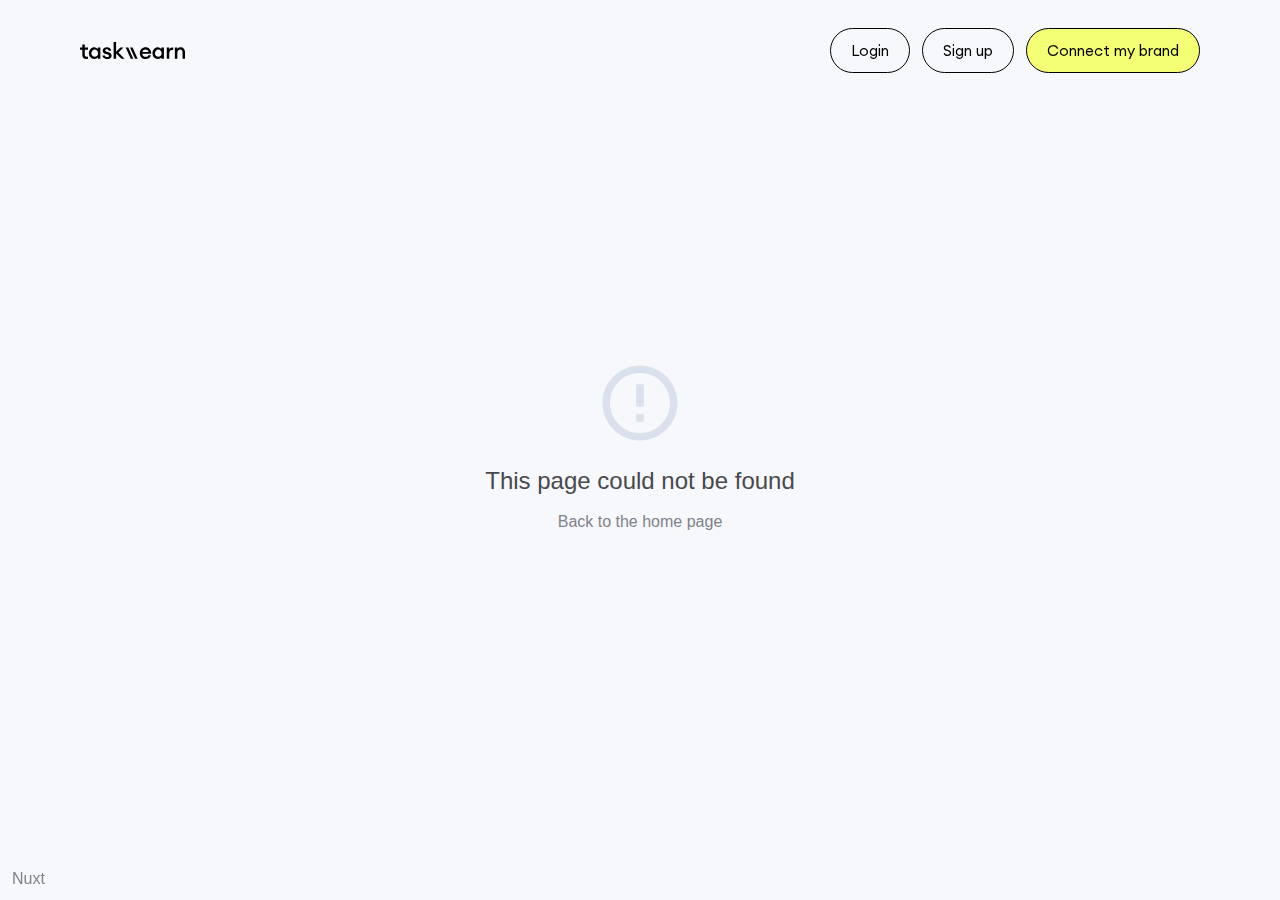
==== index.html @ 887a1fe3 "Init" ====
<!doctype html>
<html data-n-head-ssr lang="en" data-n-head="%7B%22lang%22:%7B%22ssr%22:%22en%22%7D%7D">
  <head>
    <title>task-earn.web</title><meta data-n-head="ssr" charset="utf-8"><meta data-n-head="ssr" name="viewport" content="width=device-width,initial-scale=1"><meta data-n-head="ssr" data-hid="description" name="description" content=""><meta data-n-head="ssr" name="format-detection" content="telephone=no"><link data-n-head="ssr" rel="icon" type="image/x-icon" href="/favicon.ico"><link data-n-head="ssr" as="style" rel="stylesheet preload prefetch" href="/fonts/fonts.css"><link rel="preload" href="/_nuxt/750c496.js" as="script"><link rel="preload" href="/_nuxt/b7eb828.js" as="script"><link rel="preload" href="/_nuxt/8d0a70b.js" as="script"><link rel="preload" href="/_nuxt/b56b8a4.js" as="script"><link rel="preload" href="/_nuxt/1707d00.js" as="script"><link rel="preload" href="/_nuxt/4c34e42.js" as="script"><style data-vue-ssr-id="b1b927e4:0 4f857918:0 7e56e4e3:0 4e8213bc:0 51d1f7f5:0 14f5341b:0 472a8650:0 1d5bf344:0 a1d5a548:0 52a4b4d8:0 0f059309:0 2388a4ad:0">html{font-family:"Euclid Circular A",sans-serif}/*! normalize.css v8.0.1 | MIT License | github.com/necolas/normalize.css */html{line-height:1.15;-webkit-text-size-adjust:100%}body{margin:0}main{display:block}h1{font-size:2em;margin:.67em 0}hr{box-sizing:content-box;height:0;overflow:visible}pre{font-family:monospace,monospace;font-size:1em}a{background-color:transparent}abbr[title]{border-bottom:none;text-decoration:underline;-webkit-text-decoration:underline dotted;text-decoration:underline dotted}b,strong{font-weight:bolder}code,kbd,samp{font-family:monospace,monospace;font-size:1em}small{font-size:80%}sub,sup{font-size:75%;line-height:0;position:relative;vertical-align:baseline}sub{bottom:-.25em}sup{top:-.5em}img{border-style:none}button,input,optgroup,select,textarea{font-family:inherit;font-size:100%;line-height:1.15;margin:0}button,input{overflow:visible}button,select{text-transform:none}[type=button],[type=reset],[type=submit],button{-webkit-appearance:button}[type=button]::-moz-focus-inner,[type=reset]::-moz-focus-inner,[type=submit]::-moz-focus-inner,button::-moz-focus-inner{border-style:none;padding:0}[type=button]:-moz-focusring,[type=reset]:-moz-focusring,[type=submit]:-moz-focusring,button:-moz-focusring{outline:1px dotted ButtonText}fieldset{padding:.35em .75em .625em}legend{box-sizing:border-box;color:inherit;display:table;max-width:100%;padding:0;white-space:normal}progress{vertical-align:baseline}textarea{overflow:auto}[type=checkbox],[type=radio]{box-sizing:border-box;padding:0}[type=number]::-webkit-inner-spin-button,[type=number]::-webkit-outer-spin-button{height:auto}[type=search]{-webkit-appearance:textfield;outline-offset:-2px}[type=search]::-webkit-search-decoration{-webkit-appearance:none}::-webkit-file-upload-button{-webkit-appearance:button;font:inherit}details{display:block}summary{display:list-item}[hidden],template{display:none}.nuxt-progress{position:fixed;top:0;left:0;right:0;height:2px;width:0;opacity:1;transition:width .1s,opacity .4s;background-color:#000;z-index:999999}.nuxt-progress.nuxt-progress-notransition{transition:none}.nuxt-progress-failed{background-color:red}.default-layout .text{color:#fff}.public-header[data-v-03c51d50]{padding:28px 6.25%;position:fixed;top:0;left:0;width:100%;box-sizing:border-box;display:flex;align-items:center;justify-content:space-between;z-index:3}@media(max-width:700px){.public-header[data-v-03c51d50]{padding:14px 6.25%}}.public-header .action-block[data-v-03c51d50]{z-index:1;transition:opacity .2s ease}.public-header .action-block.fade-enter[data-v-03c51d50],.public-header .action-block.fade-leave-to[data-v-03c51d50]{opacity:0}.public-header .action-block.fade-enter-to[data-v-03c51d50]{opacity:1}@media(min-width:701px){.public-header .action-block[data-v-03c51d50]{display:block!important}}@media(max-width:700px){.public-header .action-block[data-v-03c51d50]{display:none;position:fixed;top:0;left:0;width:100%;height:100%;display:flex;flex-direction:column;align-items:center;justify-content:center;background-color:#fff}}.public-header .logo-img[data-v-03c51d50]{width:105px;height:21px;flex-shrink:0;z-index:2}.public-header .btn[data-v-03c51d50]:not(:last-child){margin-right:8px}.public-header .btn.connect-btn[data-v-03c51d50]{background-color:#f4ff76}@media(max-width:700px){.public-header .btn[data-v-03c51d50]{min-width:150px;padding:11px 12px;font-size:14px;font-weight:400}.public-header .btn[data-v-03c51d50]:not(:last-child){margin:0 0 10px}}.public-header .menu-btn[data-v-03c51d50]{display:none;padding:0;background-color:transparent;border-radius:50%;border:none;z-index:2}@media(max-width:700px){.public-header .menu-btn[data-v-03c51d50]{display:block}}.public-header .menu-btn.close-btn .icon .top-line[data-v-03c51d50]{transform:rotate(45deg)}.public-header .menu-btn.close-btn .icon .bottom-line[data-v-03c51d50]{transform:rotate(-45deg)}.public-header .menu-btn .line[data-v-03c51d50]{transition:transform .2s}.public-header .menu-btn .line.top-line[data-v-03c51d50]{transform-origin:16.8px 18.6px}.public-header .menu-btn .line.bottom-line[data-v-03c51d50]{transform-origin:16.8px 21.4px}.te-button[data-v-14de6e74]{padding:12px 20px;background-color:transparent;border:1px solid #000;border-radius:1000px;color:#000;font-size:15px;line-height:19px;cursor:pointer;font-family:"Euclid Circular A"}.root.main-section[data-v-29097010]{display:flex;align-items:stretch;justify-content:stretch}@media(max-width:960px){.root.main-section[data-v-29097010]{display:block}}.root.main-section .part[data-v-29097010]{width:50%;box-sizing:border-box}@media(max-width:960px){.root.main-section .part[data-v-29097010]{width:100%}}.root.main-section .left-part[data-v-29097010]{display:flex;align-items:flex-start;justify-content:flex-end;padding:130px 4.375vw 42px}.root.main-section .left-part .part-content[data-v-29097010]{max-width:calc(630px - 8.4%);padding-right:8.4%;width:100%}@media(max-width:960px){.root.main-section .left-part .part-content[data-v-29097010]{max-width:unset;padding:0}}.root.main-section .left-part .section-title[data-v-29097010]{margin:0;max-width:509px;color:#000;font-weight:300;font-size:clamp(30px,3.62vw,52px);line-height:110%}@media(max-width:960px){.root.main-section .left-part .section-title[data-v-29097010]{max-width:unset;font-size:clamp(38px,11.88vw,52px)}}.root.main-section .left-part .section-description[data-v-29097010]{margin:clamp(150px,15.49vw,223px) 0 136px;max-width:401px;color:#000;font-weight:400;font-size:clamp(14px,1.25vw,18px);line-height:150%;letter-spacing:.01em}@media(max-width:960px){.root.main-section .left-part .section-description[data-v-29097010]{margin:clamp(30px,9.38vw,60px) 0 0;max-width:unset;font-size:clamp(15px,4.69vw,18px)}}.root.main-section .left-part .section-description .yellow[data-v-29097010]:before{background-color:#f4ff76}.root.main-section .left-part .section-description .orange[data-v-29097010]:before{background-color:#ffc076}.root.main-section .left-part .section-description .violet[data-v-29097010]:before{background-color:#f68eff}.root.main-section .right-part[data-v-29097010]{min-height:min(60vw,840px);display:flex;align-items:flex-start;justify-content:flex-start;background-color:#f045ff;overflow:hidden;padding-top:calc(101px + 1.4%);padding-left:min(6.04vw,87px)}@media(max-width:960px){.root.main-section .right-part[data-v-29097010]{min-height:min(117vw,740px);padding-top:max(6px,1.875vw);padding-left:20%}}@media(max-width:790px){.root.main-section .right-part[data-v-29097010]{padding-left:15%}}@media(max-width:600px){.root.main-section .right-part[data-v-29097010]{padding-left:0}}.root.main-section .right-part .part-content[data-v-29097010]{position:relative}@media(max-width:600px){.root.main-section .right-part .part-content[data-v-29097010]{margin-left:max(-6px,-1.875vw)}}.root.main-section .right-part img[data-v-29097010]{position:absolute}.root.main-section .right-part .relative-img[data-v-29097010]{position:relative;width:23.61vw;max-width:340px}@media(max-width:960px){.root.main-section .right-part .relative-img[data-v-29097010]{width:47.5vw}}.root.main-section .right-part .person-2-img[data-v-29097010]{top:78.69%;width:127.94%;left:-32.06%}@media(max-width:600px){.root.main-section .right-part .person-2-img[data-v-29097010]{top:90%;width:141%;left:22%}}.root.main-section .right-part .person-3-img[data-v-29097010]{top:61.37%;width:91.81%;left:78.1%}@media(max-width:600px){.root.main-section .right-part .person-3-img[data-v-29097010]{top:40%;width:90%;left:121%}}.root.main-section .right-part .inst-img[data-v-29097010]{top:1.5%;width:22.42%;left:64.51%}@media(max-width:600px){.root.main-section .right-part .inst-img[data-v-29097010]{width:37%;top:7%;left:62%}}.root.main-section .right-part .arrow-1-img[data-v-29097010]{top:38.5%;width:44%;left:75.51%}@media(max-width:600px){.root.main-section .right-part .arrow-1-img[data-v-29097010]{top:47%;width:37%;left:93%}}.root.main-section .right-part .arrow-2-img[data-v-29097010]{transform:rotate(-101deg);top:72%;width:48%;left:-10.49%}@media(max-width:600px){.root.main-section .right-part .arrow-2-img[data-v-29097010]{transform:rotate(-134deg);top:100%;width:37%;left:31%}}.root.main-section .right-part .harts-img[data-v-29097010]{top:119%;width:45%;left:63%}@media(max-width:600px){.root.main-section .right-part .harts-img[data-v-29097010]{top:121%;width:61%;left:111%}}.highlited-words[data-v-1a15dec8]{position:relative;white-space:nowrap}.highlited-words[data-v-1a15dec8]:before{content:"";position:absolute;width:calc(100% + 8px);height:100%;top:0;left:-4px;border:1px solid #000;border-radius:100px;opacity:0;transition:opacity .5s;z-index:-1}.highlited-words.active[data-v-1a15dec8]:before{opacity:1}.root.statistic-section[data-v-78a4798c]{padding:54px 6.25% 103px;background-color:#88dab8;overflow:hidden}@media(max-width:960px){.root.statistic-section[data-v-78a4798c]{padding:14.38vw 6.25% 9.36vw}}.root.statistic-section .section-content[data-v-78a4798c]{max-width:1260px;margin:0 auto;display:grid;grid-template-columns:1fr 1fr 1fr;align-items:stretch;justify-content:stretch;grid-gap:6%}@media(max-width:960px){.root.statistic-section .section-content[data-v-78a4798c]{grid-template-columns:1fr;grid-template-rows:1fr 1fr 1fr}}.root.statistic-section .stat[data-v-78a4798c]{width:100%;display:flex;flex-direction:column;align-items:flex-start}@media(max-width:960px){.root.statistic-section .stat[data-v-78a4798c]{width:auto;align-items:center}}.root.statistic-section .stat .img-container[data-v-78a4798c]{position:relative;margin-bottom:auto;display:flex}.root.statistic-section .stat .icon-img[data-v-78a4798c]{position:absolute}.root.statistic-section .user-stat .img-container[data-v-78a4798c]{margin-top:7%}@media(max-width:960px){.root.statistic-section .user-stat .img-container[data-v-78a4798c]{margin-top:0}}.root.statistic-section .user-stat .stat-img[data-v-78a4798c]{max-width:230px}@media(max-width:600px){.root.statistic-section .user-stat .stat-img[data-v-78a4798c]{width:38.33vw}}.root.statistic-section .user-stat .icon-img[data-v-78a4798c]{width:30.87%;left:-1%;bottom:13%}.root.statistic-section .usd-stat .img-container[data-v-78a4798c]{margin-top:9%}@media(max-width:960px){.root.statistic-section .usd-stat .img-container[data-v-78a4798c]{margin-top:0}}.root.statistic-section .usd-stat .stat-img[data-v-78a4798c]{max-width:225px}@media(max-width:600px){.root.statistic-section .usd-stat .stat-img[data-v-78a4798c]{width:37.5vw}}.root.statistic-section .usd-stat .icon-img[data-v-78a4798c]{width:33.56%;top:10.5%;left:87.2%}.root.statistic-section .usd-stat .small-icon[data-v-78a4798c]{top:67%;left:4.6%;transform:rotate(77deg) scale(.58)}.root.statistic-section .companies-stat .stat-img[data-v-78a4798c]{max-width:334px}@media(max-width:600px){.root.statistic-section .companies-stat .stat-img[data-v-78a4798c]{width:55.57vw}}.root.statistic-section .companies-stat .icon-img[data-v-78a4798c]{width:22.22%;top:65%;left:63%}.root.statistic-section .value[data-v-78a4798c]{margin-top:-5%;color:#000;font-weight:300;font-size:clamp(32px,3.61vw,52px);line-height:127%}@media(max-width:960px){.root.statistic-section .value[data-v-78a4798c]{margin-top:33px;font-size:38px;line-height:110%}}.root.statistic-section .title[data-v-78a4798c]{margin:12px 0 0;color:#000;font-weight:400;font-size:18px;line-height:23px}@media(max-width:960px){.root.statistic-section .title[data-v-78a4798c]{margin-top:10px;font-size:15px;line-height:150%}}.root.solutions-section[data-v-ac606690]{padding:100px 6.25%;overflow:hidden}@media(max-width:960px){.root.solutions-section[data-v-ac606690]{padding:64px 4.375vw}}.root.solutions-section .section-content[data-v-ac606690]{max-width:1260px;margin:0 auto}.root.solutions-section .section-title[data-v-ac606690]{margin:0 0 40px;color:#000;font-weight:300;font-size:clamp(38px,3.89vw,56px);line-height:110%}.root.solutions-section .solution[data-v-ac606690]{padding:64px 34px 58px 44px;display:flex;align-items:flex-start;justify-content:stretch;border:1px solid #000}@media(max-width:960px){.root.solutions-section .solution[data-v-ac606690]{display:block;padding:40px clamp(20px,6.25vw,44px)}}.root.solutions-section .solution.pink-solution[data-v-ac606690]{margin-bottom:20px;background-color:#f68eff}.root.solutions-section .solution.pink-solution .icon[data-v-ac606690]{top:-111px;right:-8px}@media(max-width:960px){.root.solutions-section .solution.pink-solution .icon[data-v-ac606690]{width:97px;top:unset;bottom:-41px;right:3px;transform:rotateY(180deg)}}@media(max-width:600px){.root.solutions-section .solution.pink-solution .icon[data-v-ac606690]{bottom:-41px}}.root.solutions-section .solution.yellow-solution[data-v-ac606690]{background-color:#f4ff76}.root.solutions-section .solution.yellow-solution .icon[data-v-ac606690]{top:-114px;right:51px}@media(max-width:960px){.root.solutions-section .solution.yellow-solution .icon[data-v-ac606690]{width:82px;top:-39px;right:5px}}.root.solutions-section .solution .article[data-v-ac606690]{position:relative;display:flex;flex-direction:column;align-items:flex-start;justify-content:flex-start;min-height:258px;width:50%}@media(max-width:960px){.root.solutions-section .solution .article[data-v-ac606690]{width:100%;min-height:unset}}.root.solutions-section .solution .article[data-v-ac606690]:first-child{padding-right:26px;border-right:1px solid #000}@media(max-width:960px){.root.solutions-section .solution .article[data-v-ac606690]:first-child{border-right:none;border-bottom:1px solid #000;padding:0 0 40px}}.root.solutions-section .solution .article[data-v-ac606690]:last-child{padding-left:36px}@media(max-width:960px){.root.solutions-section .solution .article[data-v-ac606690]:last-child{padding:40px 0 0}}.root.solutions-section .solution .type[data-v-ac606690]{border:1px solid #000;box-sizing:border-box;border-radius:100px;padding:0 10px;font-weight:400;font-size:18px;line-height:150%;letter-spacing:.01em}.root.solutions-section .solution .title[data-v-ac606690]{margin:32px 0 16px;color:#000;font-weight:400;font-size:26px;line-height:33px}@media(max-width:960px){.root.solutions-section .solution .title[data-v-ac606690]{margin:20px 0 8px;font-size:22px;line-height:28px}}.root.solutions-section .solution .description[data-v-ac606690]{margin:0;font-weight:400;font-size:17px;line-height:150%}@media(max-width:960px){.root.solutions-section .solution .description[data-v-ac606690]{font-size:15px}}.root.solutions-section .solution .icon[data-v-ac606690]{position:absolute}.root.system-section[data-v-7ad757f8]{padding:60px 6.25%;overflow:hidden}@media(max-width:960px){.root.system-section[data-v-7ad757f8]{padding:0 4.375vw 46px}}.root.system-section .section-content[data-v-7ad757f8]{max-width:1260px;margin:0 auto;display:flex;align-items:flex-start;justify-content:flex-start}@media(max-width:960px){.root.system-section .section-content[data-v-7ad757f8]{display:block}}.root.system-section .info[data-v-7ad757f8]{padding-right:8.4vw}.root.system-section .title[data-v-7ad757f8]{margin:min(4.44vw,64px) 0 clamp(30px,4.17vw,60px);font-weight:400;font-size:clamp(38px,3.61vw,52px);line-height:110%}.root.system-section .description[data-v-7ad757f8]{margin:0;color:#000;font-weight:400;font-size:clamp(15px,1.18vw,17px);line-height:150%}@media(max-width:960px){.root.system-section .description[data-v-7ad757f8]{margin-bottom:42px}}.root.system-section .description .colored[data-v-7ad757f8]{background-color:#ffc076;border:1px solid #000;border-radius:100px;white-space:nowrap}.root.system-section .system-img[data-v-7ad757f8]{width:50%}@media(max-width:960px){.root.system-section .system-img[data-v-7ad757f8]{display:none}}.root.system-section .system-img.small-image[data-v-7ad757f8]{display:none;width:100%}@media(max-width:960px){.root.system-section .system-img.small-image[data-v-7ad757f8]{display:block}}.public-footer[data-v-c8680798]{padding:28px 6.25%;width:100%;box-sizing:border-box;display:flex;align-items:center;justify-content:center;flex-wrap:wrap;color:#000;font-weight:400;font-size:17px;line-height:150%;white-space:pre-wrap}</style>
  </head>
  <body>
    <div data-server-rendered="true" id="__nuxt"><!----><div id="__layout"><div class="default-layout"><header class="public-header" style="background-color:rgba(255,255,255,0);box-shadow:5px -15px 15px rgba(15,36,83,.07)" data-v-03c51d50><img src="/_nuxt/img/logo.6bf0070.svg" class="logo-img" data-v-03c51d50> <button type="button" class="menu-btn" data-v-03c51d50><svg width="40" height="40" viewBox="0 0 40 40" fill="none" xmlns="http://www.w3.org/2000/svg" class="icon" data-v-03c51d50><circle cx="20" cy="20" r="19.5" stroke="black" data-v-03c51d50></circle> <line x1="11" y1="17.25" x2="29" y2="17.25" stroke="black" stroke-width="1.5" class="line top-line" data-v-03c51d50></line> <line x1="11" y1="23.25" x2="29" y2="23.25" stroke="black" stroke-width="1.5" class="line bottom-line" data-v-03c51d50></line></svg></button> <div class="action-block" style="display:none" data-v-03c51d50 data-v-03c51d50><button type="button" class="te-button btn" data-v-14de6e74 data-v-03c51d50>Login</button> <button type="button" class="te-button btn" data-v-14de6e74 data-v-03c51d50>Sign up</button> <button type="button" class="te-button btn connect-btn" data-v-14de6e74 data-v-03c51d50>Connect my brand</button></div></header> <div><section class="root main-section" data-v-29097010><div class="part left-part" data-v-29097010><div class="part-content" data-v-29097010><h1 class="section-title" data-v-29097010>Automated solution for influencer marketing</h1> <p class="section-description" data-v-29097010><span class="root highlited-words orange" data-v-1a15dec8 data-v-29097010><span class="word" data-v-1a15dec8>Grow </span><span class="word" data-v-1a15dec8>your </span><span class="word" data-v-1a15dec8>community</span></span> and user base. 
        <span class="root highlited-words violet" data-v-1a15dec8 data-v-29097010><span class="word" data-v-1a15dec8>Improve </span><span class="word" data-v-1a15dec8>sales</span></span> and <span class="root highlited-words yellow active" data-v-1a15dec8 data-v-29097010><span class="word" data-v-1a15dec8>attract </span><span class="word" data-v-1a15dec8>investments.</span></span> 
        Distribute rewards automatically. <span class="root highlited-words orange" data-v-1a15dec8 data-v-29097010><span class="word" data-v-1a15dec8>Built-in </span><span class="word" data-v-1a15dec8>KYC/AML</span></span> for all participants. 
        <span class="root highlited-words yellow active" data-v-1a15dec8 data-v-29097010><span class="word" data-v-1a15dec8>Draw </span><span class="word" data-v-1a15dec8>extra </span><span class="word" data-v-1a15dec8>traffic</span></span> to your project website. 
        <span class="root highlited-words violet" data-v-1a15dec8 data-v-29097010><span class="word" data-v-1a15dec8>Track </span><span class="word" data-v-1a15dec8>and </span><span class="word" data-v-1a15dec8>verify </span><span class="word" data-v-1a15dec8>tasks</span></span> automatically.
      </p></div></div> <div class="part right-part" data-v-29097010><div class="part-content" data-v-29097010><img src="/_nuxt/img/person-1.f23e9d1.png" srcset="/_nuxt/img/person-1-2x.931e2ca.png 2x" class="img relative-img" data-v-29097010> <img src="/_nuxt/img/person-2.12b5e3f.png" srcset="/_nuxt/img/person-2-2x.ea70df1.png 2x" class="person-2-img" data-v-29097010> <img src="/_nuxt/img/person-3.acfb779.png" srcset="/_nuxt/img/person-3-2x.77db9f9.png 2x" class="person-3-img" data-v-29097010> <img src="[data-uri]" srcset="/_nuxt/img/inst-2x.c73c6ea.png 2x" class="inst-img" data-v-29097010> <img src="/_nuxt/img/arrow.09f86d1.png" srcset="/_nuxt/img/arrow-2x.e7fc845.png 2x" class="arrow-1-img" data-v-29097010> <img src="/_nuxt/img/arrow.09f86d1.png" srcset="/_nuxt/img/arrow-2x.e7fc845.png 2x" class="arrow-2-img" data-v-29097010> <img src="/_nuxt/img/harts.69a04b3.png" srcset="/_nuxt/img/harts-2x.bd29fdd.png 2x" class="harts-img" data-v-29097010></div></div></section> <section class="root statistic-section" data-v-78a4798c><div class="section-content" data-v-78a4798c><article class="stat user-stat" data-v-78a4798c><div class="img-container" data-v-78a4798c><img src="/_nuxt/img/users.181b3aa.png" srcset="/_nuxt/img/users-2x.a8c38db.png 2x" class="stat-img" data-v-78a4798c> <img src="[data-uri]" srcset="/_nuxt/img/like-2x.e82a8d6.png 2x" class="icon-img" data-v-78a4798c></div> <span class="value" data-v-78a4798c>43 000+</span> <h2 class="title" data-v-78a4798c>Users</h2></article> <article class="stat usd-stat" data-v-78a4798c><div class="img-container" data-v-78a4798c><img src="/_nuxt/img/coin.5ba6d79.png" srcset="/_nuxt/img/coin-2x.0953781.png 2x" class="stat-img" data-v-78a4798c> <img src="[data-uri]" srcset="/_nuxt/img/plus-2x.23b482f.png 2x" class="icon-img" data-v-78a4798c> <img src="[data-uri]" srcset="/_nuxt/img/plus-2x.23b482f.png 2x" class="icon-img small-icon" data-v-78a4798c></div> <span class="value" data-v-78a4798c>1 500 000</span> <h2 class="title" data-v-78a4798c>USD Distributed</h2></article> <article class="stat companies-stat" data-v-78a4798c><div class="img-container" data-v-78a4798c><img src="/_nuxt/img/flag.e9b8b63.png" srcset="/_nuxt/img/flag-2x.62df0fc.png 2x" class="stat-img" data-v-78a4798c> <img src="[data-uri]" srcset="/_nuxt/img/f-2x.164d914.png 2x" class="icon-img" data-v-78a4798c></div> <span class="value" data-v-78a4798c>30</span> <h2 class="title" data-v-78a4798c>Finalized Companies</h2></article></div></section> <section class="root solutions-section" data-v-ac606690><div class="section-content" data-v-ac606690><h2 class="section-title" data-v-ac606690>Solutions we offer</h2> <div class="solution pink-solution" data-v-ac606690><article class="article" data-v-ac606690><div class="type" data-v-ac606690>problem</div> <h3 class="title" data-v-ac606690>Activities evaluation</h3> <p class="description" data-v-ac606690>Inability to ascertain the effectiveness of the activities and tasks performed, as well as ensuring human error is minimized during your campaign, can lead to the undesired effect of paying for incorrect, invalid and irrelevant activities.</p> <img src="/_nuxt/img/curved-arrow.5377f06.png" srcset="/_nuxt/img/curved-arrow-2x.335dc44.png 2x" class="icon" data-v-ac606690></article> <article class="article" data-v-ac606690><div class="type" data-v-ac606690>solution</div> <h3 class="title" data-v-ac606690>Built-in verification and rating system</h3> <p class="description" data-v-ac606690>The Task2Earn platform facilitates automatic tracking of all influencer actions, monitors key indicators, and automatically distributes rewards according to pre-defined conditions.</p></article></div> <div class="solution yellow-solution" data-v-ac606690><article class="article" data-v-ac606690><div class="type" data-v-ac606690>problem</div> <h3 class="title" data-v-ac606690>Inefficient time management</h3> <p class="description" data-v-ac606690>Projects are often required to employ additional team members to prepare and launch a marketing campaign, gather opinion leaders and thus, micro-manage their bounty campaigns.</p></article> <article class="article" data-v-ac606690><div class="type" data-v-ac606690>solution</div> <h3 class="title" data-v-ac606690>Automated service</h3> <p class="description" data-v-ac606690>Getting your campaign in front of 43,000 global influencers takes just 2 hours with Task2Earn. The platform serves as an activity tracking and management hub that autonomously extracts influencer performances on a plethora of social networks. </p> <img src="/_nuxt/img/hart.5b9e9b3.png" srcset="/_nuxt/img/hart-2x.c736ef3.png 2x" class="icon" data-v-ac606690></article></div></div></section> <section class="root system-section" data-v-7ad757f8><div class="section-content" data-v-7ad757f8><div class="info" data-v-7ad757f8><h2 class="title" data-v-7ad757f8>Built-in Reputation System</h2> <p class="description" data-v-7ad757f8>Our platform algorithms provide<span class="colored" data-v-7ad757f8> full transparency </span>for your brand, affiliate accounts quality and their overall performance in the sales funnel. BountyHunters platform carries out verification of each account in the social networks, analyses the potential effectiveness of all chosen hunters activity and actual campaign output.</p></div> <img src="/_nuxt/img/system.3b2e760.svg" class="system-img" data-v-7ad757f8> <img src="/_nuxt/img/system-small.6105222.svg" class="system-img small-image" data-v-7ad757f8></div></section></div> <footer class="public-footer" data-v-c8680798><span data-v-c8680798>©2022 task2earn. </span><span data-v-c8680798>All rights reserved.</span></footer></div></div></div><script>window.__NUXT__={layout:"default",data:[{}],fetch:{},error:null,serverRendered:!0,routePath:"/",config:{_app:{basePath:"/",assetsPath:"/_nuxt/",cdnURL:null}}}</script><script src="/_nuxt/750c496.js" defer></script><script src="/_nuxt/b56b8a4.js" defer></script><script src="/_nuxt/1707d00.js" defer></script><script src="/_nuxt/4c34e42.js" defer></script><script src="/_nuxt/b7eb828.js" defer></script><script src="/_nuxt/8d0a70b.js" defer></script>
  </body>
</html>
---- fonts/fonts.css ----
@font-face {
  font-family: "Euclid Circular A";
  font-weight: normal;
  font-style: normal;
  font-display: swap;
  src:
	  local("Euclid Circular A"),
	  local("Euclid Circular A Regular"),
	  url("/fonts/EuclidCircularA/EuclidCircularA-Regular.woff2") format("woff2"),
	  url("/fonts/EuclidCircularA/EuclidCircularA-Regular.woff") format("woff");
}
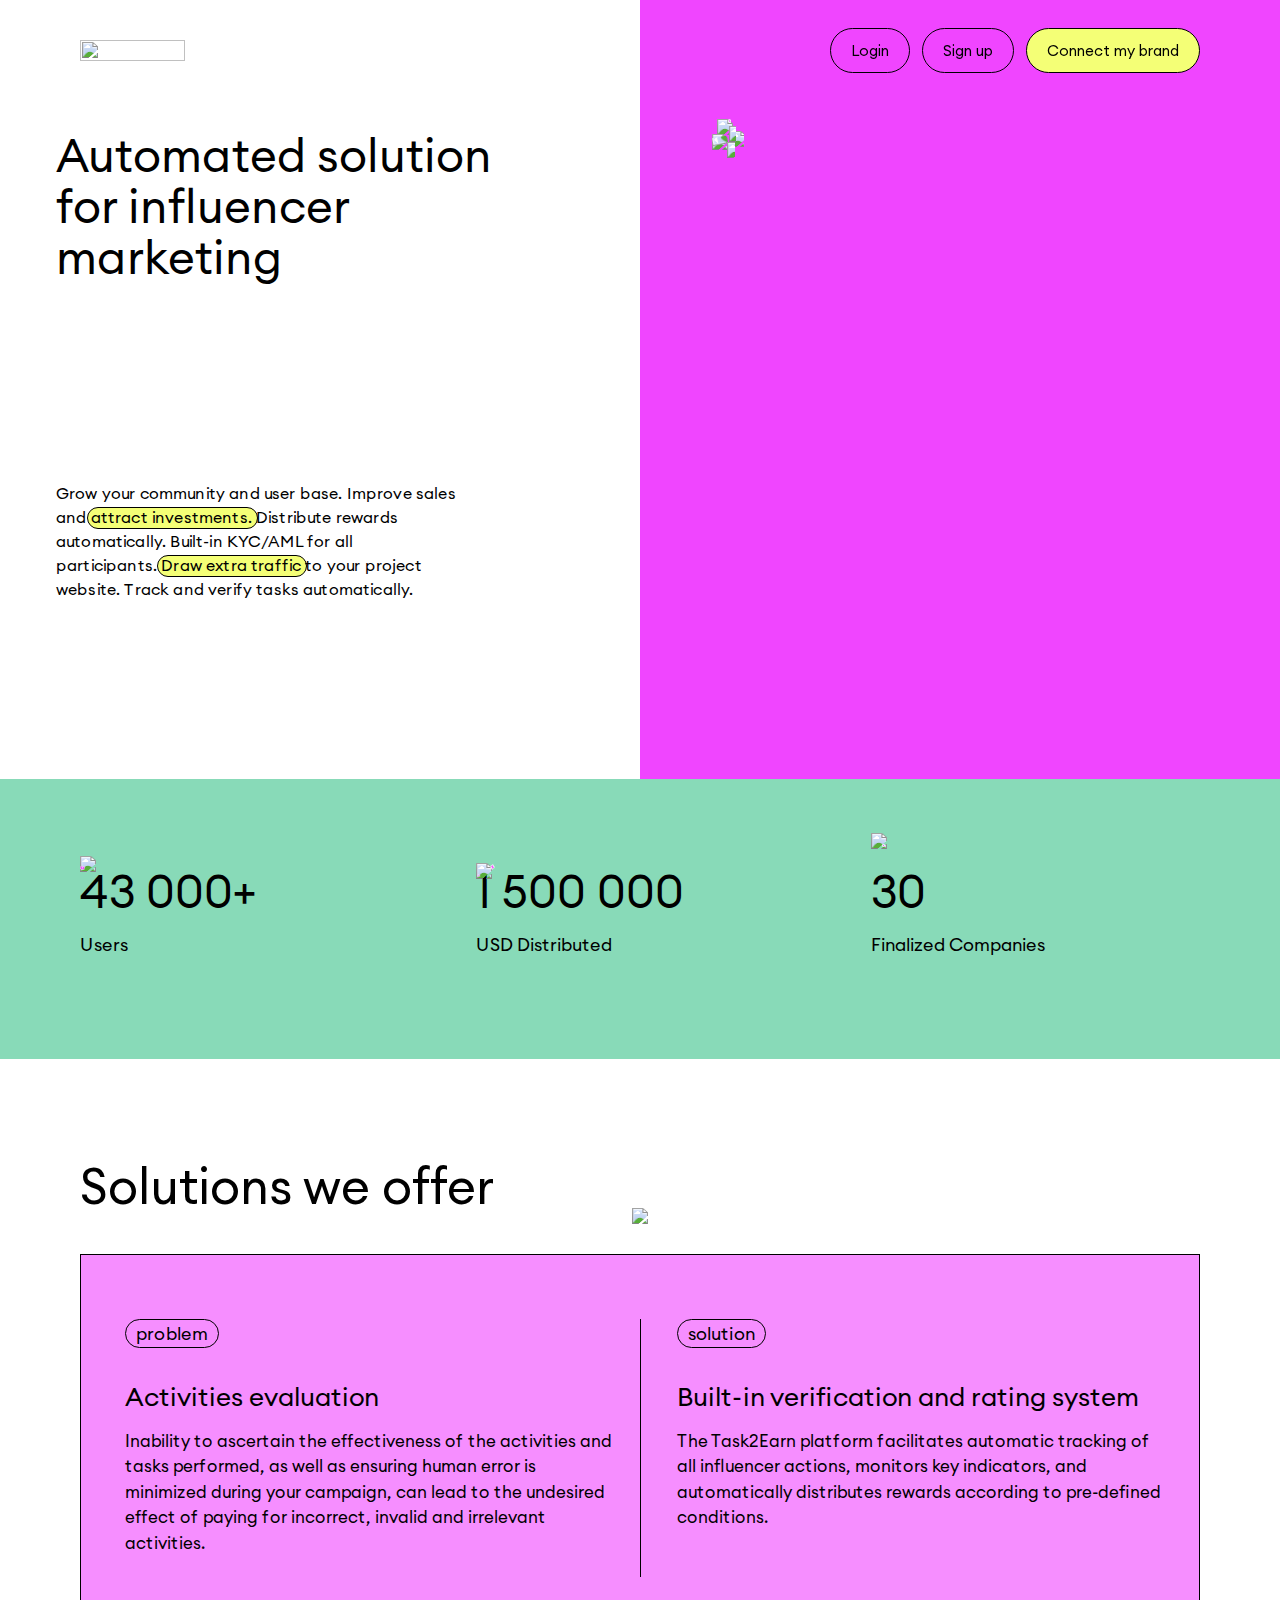
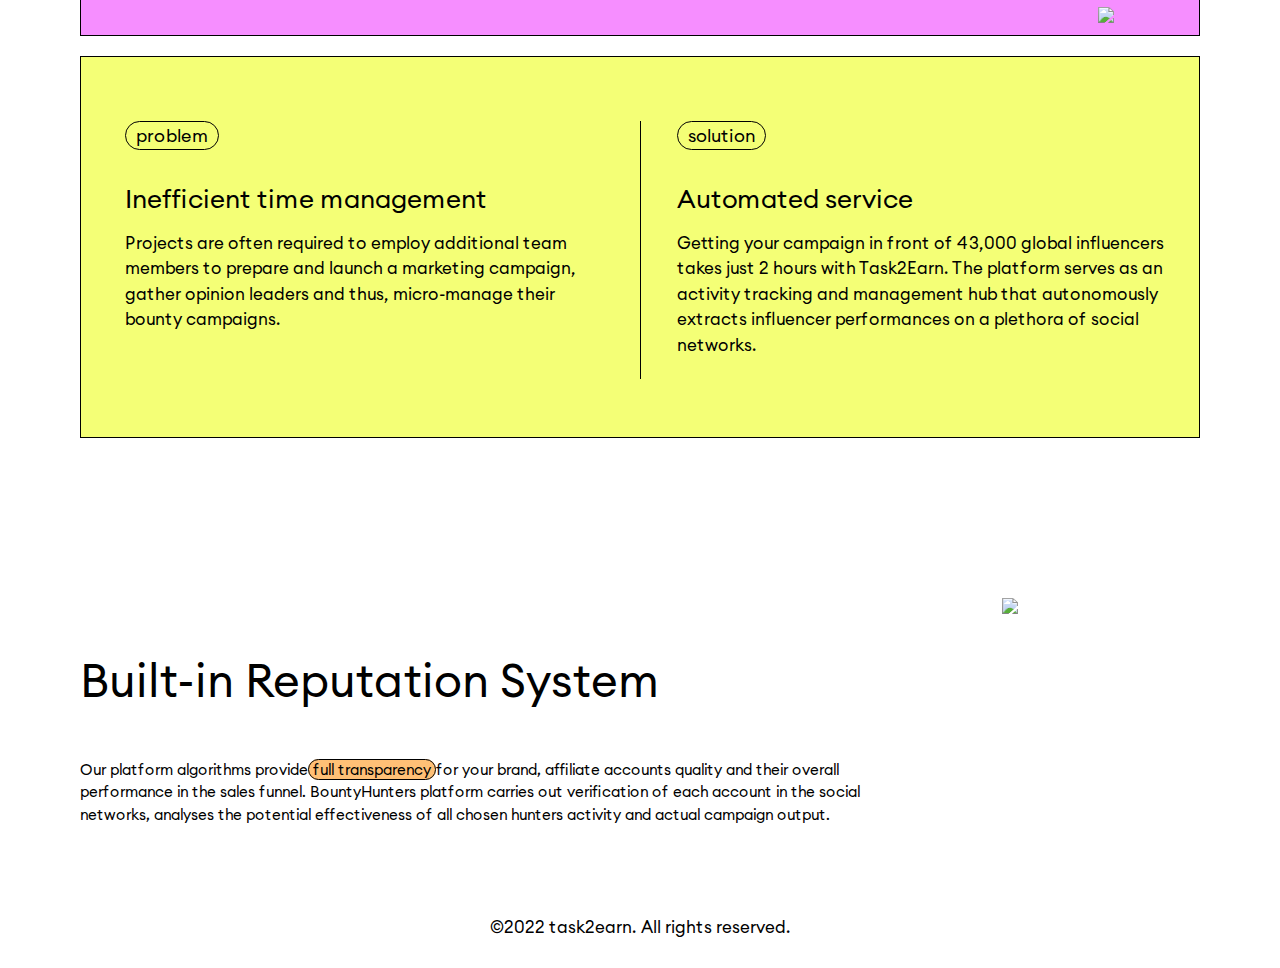
==== commit b6e95d81: "Add basePath" ====
--- a/index.html
+++ b/index.html
@@ -1,14 +1,14 @@
 <!doctype html>
 <html data-n-head-ssr lang="en" data-n-head="%7B%22lang%22:%7B%22ssr%22:%22en%22%7D%7D">
   <head>
-    <title>task-earn.web</title><meta data-n-head="ssr" charset="utf-8"><meta data-n-head="ssr" name="viewport" content="width=device-width,initial-scale=1"><meta data-n-head="ssr" data-hid="description" name="description" content=""><meta data-n-head="ssr" name="format-detection" content="telephone=no"><link data-n-head="ssr" rel="icon" type="image/x-icon" href="/favicon.ico"><link data-n-head="ssr" as="style" rel="stylesheet preload prefetch" href="/fonts/fonts.css"><link rel="preload" href="/_nuxt/750c496.js" as="script"><link rel="preload" href="/_nuxt/b7eb828.js" as="script"><link rel="preload" href="/_nuxt/8d0a70b.js" as="script"><link rel="preload" href="/_nuxt/b56b8a4.js" as="script"><link rel="preload" href="/_nuxt/1707d00.js" as="script"><link rel="preload" href="/_nuxt/4c34e42.js" as="script"><style data-vue-ssr-id="b1b927e4:0 4f857918:0 7e56e4e3:0 4e8213bc:0 51d1f7f5:0 14f5341b:0 472a8650:0 1d5bf344:0 a1d5a548:0 52a4b4d8:0 0f059309:0 2388a4ad:0">html{font-family:"Euclid Circular A",sans-serif}/*! normalize.css v8.0.1 | MIT License | github.com/necolas/normalize.css */html{line-height:1.15;-webkit-text-size-adjust:100%}body{margin:0}main{display:block}h1{font-size:2em;margin:.67em 0}hr{box-sizing:content-box;height:0;overflow:visible}pre{font-family:monospace,monospace;font-size:1em}a{background-color:transparent}abbr[title]{border-bottom:none;text-decoration:underline;-webkit-text-decoration:underline dotted;text-decoration:underline dotted}b,strong{font-weight:bolder}code,kbd,samp{font-family:monospace,monospace;font-size:1em}small{font-size:80%}sub,sup{font-size:75%;line-height:0;position:relative;vertical-align:baseline}sub{bottom:-.25em}sup{top:-.5em}img{border-style:none}button,input,optgroup,select,textarea{font-family:inherit;font-size:100%;line-height:1.15;margin:0}button,input{overflow:visible}button,select{text-transform:none}[type=button],[type=reset],[type=submit],button{-webkit-appearance:button}[type=button]::-moz-focus-inner,[type=reset]::-moz-focus-inner,[type=submit]::-moz-focus-inner,button::-moz-focus-inner{border-style:none;padding:0}[type=button]:-moz-focusring,[type=reset]:-moz-focusring,[type=submit]:-moz-focusring,button:-moz-focusring{outline:1px dotted ButtonText}fieldset{padding:.35em .75em .625em}legend{box-sizing:border-box;color:inherit;display:table;max-width:100%;padding:0;white-space:normal}progress{vertical-align:baseline}textarea{overflow:auto}[type=checkbox],[type=radio]{box-sizing:border-box;padding:0}[type=number]::-webkit-inner-spin-button,[type=number]::-webkit-outer-spin-button{height:auto}[type=search]{-webkit-appearance:textfield;outline-offset:-2px}[type=search]::-webkit-search-decoration{-webkit-appearance:none}::-webkit-file-upload-button{-webkit-appearance:button;font:inherit}details{display:block}summary{display:list-item}[hidden],template{display:none}.nuxt-progress{position:fixed;top:0;left:0;right:0;height:2px;width:0;opacity:1;transition:width .1s,opacity .4s;background-color:#000;z-index:999999}.nuxt-progress.nuxt-progress-notransition{transition:none}.nuxt-progress-failed{background-color:red}.default-layout .text{color:#fff}.public-header[data-v-03c51d50]{padding:28px 6.25%;position:fixed;top:0;left:0;width:100%;box-sizing:border-box;display:flex;align-items:center;justify-content:space-between;z-index:3}@media(max-width:700px){.public-header[data-v-03c51d50]{padding:14px 6.25%}}.public-header .action-block[data-v-03c51d50]{z-index:1;transition:opacity .2s ease}.public-header .action-block.fade-enter[data-v-03c51d50],.public-header .action-block.fade-leave-to[data-v-03c51d50]{opacity:0}.public-header .action-block.fade-enter-to[data-v-03c51d50]{opacity:1}@media(min-width:701px){.public-header .action-block[data-v-03c51d50]{display:block!important}}@media(max-width:700px){.public-header .action-block[data-v-03c51d50]{display:none;position:fixed;top:0;left:0;width:100%;height:100%;display:flex;flex-direction:column;align-items:center;justify-content:center;background-color:#fff}}.public-header .logo-img[data-v-03c51d50]{width:105px;height:21px;flex-shrink:0;z-index:2}.public-header .btn[data-v-03c51d50]:not(:last-child){margin-right:8px}.public-header .btn.connect-btn[data-v-03c51d50]{background-color:#f4ff76}@media(max-width:700px){.public-header .btn[data-v-03c51d50]{min-width:150px;padding:11px 12px;font-size:14px;font-weight:400}.public-header .btn[data-v-03c51d50]:not(:last-child){margin:0 0 10px}}.public-header .menu-btn[data-v-03c51d50]{display:none;padding:0;background-color:transparent;border-radius:50%;border:none;z-index:2}@media(max-width:700px){.public-header .menu-btn[data-v-03c51d50]{display:block}}.public-header .menu-btn.close-btn .icon .top-line[data-v-03c51d50]{transform:rotate(45deg)}.public-header .menu-btn.close-btn .icon .bottom-line[data-v-03c51d50]{transform:rotate(-45deg)}.public-header .menu-btn .line[data-v-03c51d50]{transition:transform .2s}.public-header .menu-btn .line.top-line[data-v-03c51d50]{transform-origin:16.8px 18.6px}.public-header .menu-btn .line.bottom-line[data-v-03c51d50]{transform-origin:16.8px 21.4px}.te-button[data-v-14de6e74]{padding:12px 20px;background-color:transparent;border:1px solid #000;border-radius:1000px;color:#000;font-size:15px;line-height:19px;cursor:pointer;font-family:"Euclid Circular A"}.root.main-section[data-v-29097010]{display:flex;align-items:stretch;justify-content:stretch}@media(max-width:960px){.root.main-section[data-v-29097010]{display:block}}.root.main-section .part[data-v-29097010]{width:50%;box-sizing:border-box}@media(max-width:960px){.root.main-section .part[data-v-29097010]{width:100%}}.root.main-section .left-part[data-v-29097010]{display:flex;align-items:flex-start;justify-content:flex-end;padding:130px 4.375vw 42px}.root.main-section .left-part .part-content[data-v-29097010]{max-width:calc(630px - 8.4%);padding-right:8.4%;width:100%}@media(max-width:960px){.root.main-section .left-part .part-content[data-v-29097010]{max-width:unset;padding:0}}.root.main-section .left-part .section-title[data-v-29097010]{margin:0;max-width:509px;color:#000;font-weight:300;font-size:clamp(30px,3.62vw,52px);line-height:110%}@media(max-width:960px){.root.main-section .left-part .section-title[data-v-29097010]{max-width:unset;font-size:clamp(38px,11.88vw,52px)}}.root.main-section .left-part .section-description[data-v-29097010]{margin:clamp(150px,15.49vw,223px) 0 136px;max-width:401px;color:#000;font-weight:400;font-size:clamp(14px,1.25vw,18px);line-height:150%;letter-spacing:.01em}@media(max-width:960px){.root.main-section .left-part .section-description[data-v-29097010]{margin:clamp(30px,9.38vw,60px) 0 0;max-width:unset;font-size:clamp(15px,4.69vw,18px)}}.root.main-section .left-part .section-description .yellow[data-v-29097010]:before{background-color:#f4ff76}.root.main-section .left-part .section-description .orange[data-v-29097010]:before{background-color:#ffc076}.root.main-section .left-part .section-description .violet[data-v-29097010]:before{background-color:#f68eff}.root.main-section .right-part[data-v-29097010]{min-height:min(60vw,840px);display:flex;align-items:flex-start;justify-content:flex-start;background-color:#f045ff;overflow:hidden;padding-top:calc(101px + 1.4%);padding-left:min(6.04vw,87px)}@media(max-width:960px){.root.main-section .right-part[data-v-29097010]{min-height:min(117vw,740px);padding-top:max(6px,1.875vw);padding-left:20%}}@media(max-width:790px){.root.main-section .right-part[data-v-29097010]{padding-left:15%}}@media(max-width:600px){.root.main-section .right-part[data-v-29097010]{padding-left:0}}.root.main-section .right-part .part-content[data-v-29097010]{position:relative}@media(max-width:600px){.root.main-section .right-part .part-content[data-v-29097010]{margin-left:max(-6px,-1.875vw)}}.root.main-section .right-part img[data-v-29097010]{position:absolute}.root.main-section .right-part .relative-img[data-v-29097010]{position:relative;width:23.61vw;max-width:340px}@media(max-width:960px){.root.main-section .right-part .relative-img[data-v-29097010]{width:47.5vw}}.root.main-section .right-part .person-2-img[data-v-29097010]{top:78.69%;width:127.94%;left:-32.06%}@media(max-width:600px){.root.main-section .right-part .person-2-img[data-v-29097010]{top:90%;width:141%;left:22%}}.root.main-section .right-part .person-3-img[data-v-29097010]{top:61.37%;width:91.81%;left:78.1%}@media(max-width:600px){.root.main-section .right-part .person-3-img[data-v-29097010]{top:40%;width:90%;left:121%}}.root.main-section .right-part .inst-img[data-v-29097010]{top:1.5%;width:22.42%;left:64.51%}@media(max-width:600px){.root.main-section .right-part .inst-img[data-v-29097010]{width:37%;top:7%;left:62%}}.root.main-section .right-part .arrow-1-img[data-v-29097010]{top:38.5%;width:44%;left:75.51%}@media(max-width:600px){.root.main-section .right-part .arrow-1-img[data-v-29097010]{top:47%;width:37%;left:93%}}.root.main-section .right-part .arrow-2-img[data-v-29097010]{transform:rotate(-101deg);top:72%;width:48%;left:-10.49%}@media(max-width:600px){.root.main-section .right-part .arrow-2-img[data-v-29097010]{transform:rotate(-134deg);top:100%;width:37%;left:31%}}.root.main-section .right-part .harts-img[data-v-29097010]{top:119%;width:45%;left:63%}@media(max-width:600px){.root.main-section .right-part .harts-img[data-v-29097010]{top:121%;width:61%;left:111%}}.highlited-words[data-v-1a15dec8]{position:relative;white-space:nowrap}.highlited-words[data-v-1a15dec8]:before{content:"";position:absolute;width:calc(100% + 8px);height:100%;top:0;left:-4px;border:1px solid #000;border-radius:100px;opacity:0;transition:opacity .5s;z-index:-1}.highlited-words.active[data-v-1a15dec8]:before{opacity:1}.root.statistic-section[data-v-78a4798c]{padding:54px 6.25% 103px;background-color:#88dab8;overflow:hidden}@media(max-width:960px){.root.statistic-section[data-v-78a4798c]{padding:14.38vw 6.25% 9.36vw}}.root.statistic-section .section-content[data-v-78a4798c]{max-width:1260px;margin:0 auto;display:grid;grid-template-columns:1fr 1fr 1fr;align-items:stretch;justify-content:stretch;grid-gap:6%}@media(max-width:960px){.root.statistic-section .section-content[data-v-78a4798c]{grid-template-columns:1fr;grid-template-rows:1fr 1fr 1fr}}.root.statistic-section .stat[data-v-78a4798c]{width:100%;display:flex;flex-direction:column;align-items:flex-start}@media(max-width:960px){.root.statistic-section .stat[data-v-78a4798c]{width:auto;align-items:center}}.root.statistic-section .stat .img-container[data-v-78a4798c]{position:relative;margin-bottom:auto;display:flex}.root.statistic-section .stat .icon-img[data-v-78a4798c]{position:absolute}.root.statistic-section .user-stat .img-container[data-v-78a4798c]{margin-top:7%}@media(max-width:960px){.root.statistic-section .user-stat .img-container[data-v-78a4798c]{margin-top:0}}.root.statistic-section .user-stat .stat-img[data-v-78a4798c]{max-width:230px}@media(max-width:600px){.root.statistic-section .user-stat .stat-img[data-v-78a4798c]{width:38.33vw}}.root.statistic-section .user-stat .icon-img[data-v-78a4798c]{width:30.87%;left:-1%;bottom:13%}.root.statistic-section .usd-stat .img-container[data-v-78a4798c]{margin-top:9%}@media(max-width:960px){.root.statistic-section .usd-stat .img-container[data-v-78a4798c]{margin-top:0}}.root.statistic-section .usd-stat .stat-img[data-v-78a4798c]{max-width:225px}@media(max-width:600px){.root.statistic-section .usd-stat .stat-img[data-v-78a4798c]{width:37.5vw}}.root.statistic-section .usd-stat .icon-img[data-v-78a4798c]{width:33.56%;top:10.5%;left:87.2%}.root.statistic-section .usd-stat .small-icon[data-v-78a4798c]{top:67%;left:4.6%;transform:rotate(77deg) scale(.58)}.root.statistic-section .companies-stat .stat-img[data-v-78a4798c]{max-width:334px}@media(max-width:600px){.root.statistic-section .companies-stat .stat-img[data-v-78a4798c]{width:55.57vw}}.root.statistic-section .companies-stat .icon-img[data-v-78a4798c]{width:22.22%;top:65%;left:63%}.root.statistic-section .value[data-v-78a4798c]{margin-top:-5%;color:#000;font-weight:300;font-size:clamp(32px,3.61vw,52px);line-height:127%}@media(max-width:960px){.root.statistic-section .value[data-v-78a4798c]{margin-top:33px;font-size:38px;line-height:110%}}.root.statistic-section .title[data-v-78a4798c]{margin:12px 0 0;color:#000;font-weight:400;font-size:18px;line-height:23px}@media(max-width:960px){.root.statistic-section .title[data-v-78a4798c]{margin-top:10px;font-size:15px;line-height:150%}}.root.solutions-section[data-v-ac606690]{padding:100px 6.25%;overflow:hidden}@media(max-width:960px){.root.solutions-section[data-v-ac606690]{padding:64px 4.375vw}}.root.solutions-section .section-content[data-v-ac606690]{max-width:1260px;margin:0 auto}.root.solutions-section .section-title[data-v-ac606690]{margin:0 0 40px;color:#000;font-weight:300;font-size:clamp(38px,3.89vw,56px);line-height:110%}.root.solutions-section .solution[data-v-ac606690]{padding:64px 34px 58px 44px;display:flex;align-items:flex-start;justify-content:stretch;border:1px solid #000}@media(max-width:960px){.root.solutions-section .solution[data-v-ac606690]{display:block;padding:40px clamp(20px,6.25vw,44px)}}.root.solutions-section .solution.pink-solution[data-v-ac606690]{margin-bottom:20px;background-color:#f68eff}.root.solutions-section .solution.pink-solution .icon[data-v-ac606690]{top:-111px;right:-8px}@media(max-width:960px){.root.solutions-section .solution.pink-solution .icon[data-v-ac606690]{width:97px;top:unset;bottom:-41px;right:3px;transform:rotateY(180deg)}}@media(max-width:600px){.root.solutions-section .solution.pink-solution .icon[data-v-ac606690]{bottom:-41px}}.root.solutions-section .solution.yellow-solution[data-v-ac606690]{background-color:#f4ff76}.root.solutions-section .solution.yellow-solution .icon[data-v-ac606690]{top:-114px;right:51px}@media(max-width:960px){.root.solutions-section .solution.yellow-solution .icon[data-v-ac606690]{width:82px;top:-39px;right:5px}}.root.solutions-section .solution .article[data-v-ac606690]{position:relative;display:flex;flex-direction:column;align-items:flex-start;justify-content:flex-start;min-height:258px;width:50%}@media(max-width:960px){.root.solutions-section .solution .article[data-v-ac606690]{width:100%;min-height:unset}}.root.solutions-section .solution .article[data-v-ac606690]:first-child{padding-right:26px;border-right:1px solid #000}@media(max-width:960px){.root.solutions-section .solution .article[data-v-ac606690]:first-child{border-right:none;border-bottom:1px solid #000;padding:0 0 40px}}.root.solutions-section .solution .article[data-v-ac606690]:last-child{padding-left:36px}@media(max-width:960px){.root.solutions-section .solution .article[data-v-ac606690]:last-child{padding:40px 0 0}}.root.solutions-section .solution .type[data-v-ac606690]{border:1px solid #000;box-sizing:border-box;border-radius:100px;padding:0 10px;font-weight:400;font-size:18px;line-height:150%;letter-spacing:.01em}.root.solutions-section .solution .title[data-v-ac606690]{margin:32px 0 16px;color:#000;font-weight:400;font-size:26px;line-height:33px}@media(max-width:960px){.root.solutions-section .solution .title[data-v-ac606690]{margin:20px 0 8px;font-size:22px;line-height:28px}}.root.solutions-section .solution .description[data-v-ac606690]{margin:0;font-weight:400;font-size:17px;line-height:150%}@media(max-width:960px){.root.solutions-section .solution .description[data-v-ac606690]{font-size:15px}}.root.solutions-section .solution .icon[data-v-ac606690]{position:absolute}.root.system-section[data-v-7ad757f8]{padding:60px 6.25%;overflow:hidden}@media(max-width:960px){.root.system-section[data-v-7ad757f8]{padding:0 4.375vw 46px}}.root.system-section .section-content[data-v-7ad757f8]{max-width:1260px;margin:0 auto;display:flex;align-items:flex-start;justify-content:flex-start}@media(max-width:960px){.root.system-section .section-content[data-v-7ad757f8]{display:block}}.root.system-section .info[data-v-7ad757f8]{padding-right:8.4vw}.root.system-section .title[data-v-7ad757f8]{margin:min(4.44vw,64px) 0 clamp(30px,4.17vw,60px);font-weight:400;font-size:clamp(38px,3.61vw,52px);line-height:110%}.root.system-section .description[data-v-7ad757f8]{margin:0;color:#000;font-weight:400;font-size:clamp(15px,1.18vw,17px);line-height:150%}@media(max-width:960px){.root.system-section .description[data-v-7ad757f8]{margin-bottom:42px}}.root.system-section .description .colored[data-v-7ad757f8]{background-color:#ffc076;border:1px solid #000;border-radius:100px;white-space:nowrap}.root.system-section .system-img[data-v-7ad757f8]{width:50%}@media(max-width:960px){.root.system-section .system-img[data-v-7ad757f8]{display:none}}.root.system-section .system-img.small-image[data-v-7ad757f8]{display:none;width:100%}@media(max-width:960px){.root.system-section .system-img.small-image[data-v-7ad757f8]{display:block}}.public-footer[data-v-c8680798]{padding:28px 6.25%;width:100%;box-sizing:border-box;display:flex;align-items:center;justify-content:center;flex-wrap:wrap;color:#000;font-weight:400;font-size:17px;line-height:150%;white-space:pre-wrap}</style>
+    <title>task-earn.web</title><meta data-n-head="ssr" charset="utf-8"><meta data-n-head="ssr" name="viewport" content="width=device-width,initial-scale=1"><meta data-n-head="ssr" data-hid="description" name="description" content=""><meta data-n-head="ssr" name="format-detection" content="telephone=no"><base href="/task-earn.dist/"><link data-n-head="ssr" rel="icon" type="image/x-icon" href="/favicon.ico"><link data-n-head="ssr" as="style" rel="stylesheet preload prefetch" href="/fonts/fonts.css"><link rel="preload" href="/task-earn.dist/_nuxt/1d3ecea.js" as="script"><link rel="preload" href="/task-earn.dist/_nuxt/b7eb828.js" as="script"><link rel="preload" href="/task-earn.dist/_nuxt/d9bce8d.js" as="script"><link rel="preload" href="/task-earn.dist/_nuxt/b56b8a4.js" as="script"><link rel="preload" href="/task-earn.dist/_nuxt/1707d00.js" as="script"><link rel="preload" href="/task-earn.dist/_nuxt/4c34e42.js" as="script"><style data-vue-ssr-id="b1b927e4:0 4f857918:0 7e56e4e3:0 4e8213bc:0 51d1f7f5:0 14f5341b:0 472a8650:0 1d5bf344:0 a1d5a548:0 52a4b4d8:0 0f059309:0 2388a4ad:0">html{font-family:"Euclid Circular A",sans-serif}/*! normalize.css v8.0.1 | MIT License | github.com/necolas/normalize.css */html{line-height:1.15;-webkit-text-size-adjust:100%}body{margin:0}main{display:block}h1{font-size:2em;margin:.67em 0}hr{box-sizing:content-box;height:0;overflow:visible}pre{font-family:monospace,monospace;font-size:1em}a{background-color:transparent}abbr[title]{border-bottom:none;text-decoration:underline;-webkit-text-decoration:underline dotted;text-decoration:underline dotted}b,strong{font-weight:bolder}code,kbd,samp{font-family:monospace,monospace;font-size:1em}small{font-size:80%}sub,sup{font-size:75%;line-height:0;position:relative;vertical-align:baseline}sub{bottom:-.25em}sup{top:-.5em}img{border-style:none}button,input,optgroup,select,textarea{font-family:inherit;font-size:100%;line-height:1.15;margin:0}button,input{overflow:visible}button,select{text-transform:none}[type=button],[type=reset],[type=submit],button{-webkit-appearance:button}[type=button]::-moz-focus-inner,[type=reset]::-moz-focus-inner,[type=submit]::-moz-focus-inner,button::-moz-focus-inner{border-style:none;padding:0}[type=button]:-moz-focusring,[type=reset]:-moz-focusring,[type=submit]:-moz-focusring,button:-moz-focusring{outline:1px dotted ButtonText}fieldset{padding:.35em .75em .625em}legend{box-sizing:border-box;color:inherit;display:table;max-width:100%;padding:0;white-space:normal}progress{vertical-align:baseline}textarea{overflow:auto}[type=checkbox],[type=radio]{box-sizing:border-box;padding:0}[type=number]::-webkit-inner-spin-button,[type=number]::-webkit-outer-spin-button{height:auto}[type=search]{-webkit-appearance:textfield;outline-offset:-2px}[type=search]::-webkit-search-decoration{-webkit-appearance:none}::-webkit-file-upload-button{-webkit-appearance:button;font:inherit}details{display:block}summary{display:list-item}[hidden],template{display:none}.nuxt-progress{position:fixed;top:0;left:0;right:0;height:2px;width:0;opacity:1;transition:width .1s,opacity .4s;background-color:#000;z-index:999999}.nuxt-progress.nuxt-progress-notransition{transition:none}.nuxt-progress-failed{background-color:red}.default-layout .text{color:#fff}.public-header[data-v-03c51d50]{padding:28px 6.25%;position:fixed;top:0;left:0;width:100%;box-sizing:border-box;display:flex;align-items:center;justify-content:space-between;z-index:3}@media(max-width:700px){.public-header[data-v-03c51d50]{padding:14px 6.25%}}.public-header .action-block[data-v-03c51d50]{z-index:1;transition:opacity .2s ease}.public-header .action-block.fade-enter[data-v-03c51d50],.public-header .action-block.fade-leave-to[data-v-03c51d50]{opacity:0}.public-header .action-block.fade-enter-to[data-v-03c51d50]{opacity:1}@media(min-width:701px){.public-header .action-block[data-v-03c51d50]{display:block!important}}@media(max-width:700px){.public-header .action-block[data-v-03c51d50]{display:none;position:fixed;top:0;left:0;width:100%;height:100%;display:flex;flex-direction:column;align-items:center;justify-content:center;background-color:#fff}}.public-header .logo-img[data-v-03c51d50]{width:105px;height:21px;flex-shrink:0;z-index:2}.public-header .btn[data-v-03c51d50]:not(:last-child){margin-right:8px}.public-header .btn.connect-btn[data-v-03c51d50]{background-color:#f4ff76}@media(max-width:700px){.public-header .btn[data-v-03c51d50]{min-width:150px;padding:11px 12px;font-size:14px;font-weight:400}.public-header .btn[data-v-03c51d50]:not(:last-child){margin:0 0 10px}}.public-header .menu-btn[data-v-03c51d50]{display:none;padding:0;background-color:transparent;border-radius:50%;border:none;z-index:2}@media(max-width:700px){.public-header .menu-btn[data-v-03c51d50]{display:block}}.public-header .menu-btn.close-btn .icon .top-line[data-v-03c51d50]{transform:rotate(45deg)}.public-header .menu-btn.close-btn .icon .bottom-line[data-v-03c51d50]{transform:rotate(-45deg)}.public-header .menu-btn .line[data-v-03c51d50]{transition:transform .2s}.public-header .menu-btn .line.top-line[data-v-03c51d50]{transform-origin:16.8px 18.6px}.public-header .menu-btn .line.bottom-line[data-v-03c51d50]{transform-origin:16.8px 21.4px}.te-button[data-v-14de6e74]{padding:12px 20px;background-color:transparent;border:1px solid #000;border-radius:1000px;color:#000;font-size:15px;line-height:19px;cursor:pointer;font-family:"Euclid Circular A"}.root.main-section[data-v-29097010]{display:flex;align-items:stretch;justify-content:stretch}@media(max-width:960px){.root.main-section[data-v-29097010]{display:block}}.root.main-section .part[data-v-29097010]{width:50%;box-sizing:border-box}@media(max-width:960px){.root.main-section .part[data-v-29097010]{width:100%}}.root.main-section .left-part[data-v-29097010]{display:flex;align-items:flex-start;justify-content:flex-end;padding:130px 4.375vw 42px}.root.main-section .left-part .part-content[data-v-29097010]{max-width:calc(630px - 8.4%);padding-right:8.4%;width:100%}@media(max-width:960px){.root.main-section .left-part .part-content[data-v-29097010]{max-width:unset;padding:0}}.root.main-section .left-part .section-title[data-v-29097010]{margin:0;max-width:509px;color:#000;font-weight:300;font-size:clamp(30px,3.62vw,52px);line-height:110%}@media(max-width:960px){.root.main-section .left-part .section-title[data-v-29097010]{max-width:unset;font-size:clamp(38px,11.88vw,52px)}}.root.main-section .left-part .section-description[data-v-29097010]{margin:clamp(150px,15.49vw,223px) 0 136px;max-width:401px;color:#000;font-weight:400;font-size:clamp(14px,1.25vw,18px);line-height:150%;letter-spacing:.01em}@media(max-width:960px){.root.main-section .left-part .section-description[data-v-29097010]{margin:clamp(30px,9.38vw,60px) 0 0;max-width:unset;font-size:clamp(15px,4.69vw,18px)}}.root.main-section .left-part .section-description .yellow[data-v-29097010]:before{background-color:#f4ff76}.root.main-section .left-part .section-description .orange[data-v-29097010]:before{background-color:#ffc076}.root.main-section .left-part .section-description .violet[data-v-29097010]:before{background-color:#f68eff}.root.main-section .right-part[data-v-29097010]{min-height:min(60vw,840px);display:flex;align-items:flex-start;justify-content:flex-start;background-color:#f045ff;overflow:hidden;padding-top:calc(101px + 1.4%);padding-left:min(6.04vw,87px)}@media(max-width:960px){.root.main-section .right-part[data-v-29097010]{min-height:min(117vw,740px);padding-top:max(6px,1.875vw);padding-left:20%}}@media(max-width:790px){.root.main-section .right-part[data-v-29097010]{padding-left:15%}}@media(max-width:600px){.root.main-section .right-part[data-v-29097010]{padding-left:0}}.root.main-section .right-part .part-content[data-v-29097010]{position:relative}@media(max-width:600px){.root.main-section .right-part .part-content[data-v-29097010]{margin-left:max(-6px,-1.875vw)}}.root.main-section .right-part img[data-v-29097010]{position:absolute}.root.main-section .right-part .relative-img[data-v-29097010]{position:relative;width:23.61vw;max-width:340px}@media(max-width:960px){.root.main-section .right-part .relative-img[data-v-29097010]{width:47.5vw}}.root.main-section .right-part .person-2-img[data-v-29097010]{top:78.69%;width:127.94%;left:-32.06%}@media(max-width:600px){.root.main-section .right-part .person-2-img[data-v-29097010]{top:90%;width:141%;left:22%}}.root.main-section .right-part .person-3-img[data-v-29097010]{top:61.37%;width:91.81%;left:78.1%}@media(max-width:600px){.root.main-section .right-part .person-3-img[data-v-29097010]{top:40%;width:90%;left:121%}}.root.main-section .right-part .inst-img[data-v-29097010]{top:1.5%;width:22.42%;left:64.51%}@media(max-width:600px){.root.main-section .right-part .inst-img[data-v-29097010]{width:37%;top:7%;left:62%}}.root.main-section .right-part .arrow-1-img[data-v-29097010]{top:38.5%;width:44%;left:75.51%}@media(max-width:600px){.root.main-section .right-part .arrow-1-img[data-v-29097010]{top:47%;width:37%;left:93%}}.root.main-section .right-part .arrow-2-img[data-v-29097010]{transform:rotate(-101deg);top:72%;width:48%;left:-10.49%}@media(max-width:600px){.root.main-section .right-part .arrow-2-img[data-v-29097010]{transform:rotate(-134deg);top:100%;width:37%;left:31%}}.root.main-section .right-part .harts-img[data-v-29097010]{top:119%;width:45%;left:63%}@media(max-width:600px){.root.main-section .right-part .harts-img[data-v-29097010]{top:121%;width:61%;left:111%}}.highlited-words[data-v-1a15dec8]{position:relative;white-space:nowrap}.highlited-words[data-v-1a15dec8]:before{content:"";position:absolute;width:calc(100% + 8px);height:100%;top:0;left:-4px;border:1px solid #000;border-radius:100px;opacity:0;transition:opacity .5s;z-index:-1}.highlited-words.active[data-v-1a15dec8]:before{opacity:1}.root.statistic-section[data-v-78a4798c]{padding:54px 6.25% 103px;background-color:#88dab8;overflow:hidden}@media(max-width:960px){.root.statistic-section[data-v-78a4798c]{padding:14.38vw 6.25% 9.36vw}}.root.statistic-section .section-content[data-v-78a4798c]{max-width:1260px;margin:0 auto;display:grid;grid-template-columns:1fr 1fr 1fr;align-items:stretch;justify-content:stretch;grid-gap:6%}@media(max-width:960px){.root.statistic-section .section-content[data-v-78a4798c]{grid-template-columns:1fr;grid-template-rows:1fr 1fr 1fr}}.root.statistic-section .stat[data-v-78a4798c]{width:100%;display:flex;flex-direction:column;align-items:flex-start}@media(max-width:960px){.root.statistic-section .stat[data-v-78a4798c]{width:auto;align-items:center}}.root.statistic-section .stat .img-container[data-v-78a4798c]{position:relative;margin-bottom:auto;display:flex}.root.statistic-section .stat .icon-img[data-v-78a4798c]{position:absolute}.root.statistic-section .user-stat .img-container[data-v-78a4798c]{margin-top:7%}@media(max-width:960px){.root.statistic-section .user-stat .img-container[data-v-78a4798c]{margin-top:0}}.root.statistic-section .user-stat .stat-img[data-v-78a4798c]{max-width:230px}@media(max-width:600px){.root.statistic-section .user-stat .stat-img[data-v-78a4798c]{width:38.33vw}}.root.statistic-section .user-stat .icon-img[data-v-78a4798c]{width:30.87%;left:-1%;bottom:13%}.root.statistic-section .usd-stat .img-container[data-v-78a4798c]{margin-top:9%}@media(max-width:960px){.root.statistic-section .usd-stat .img-container[data-v-78a4798c]{margin-top:0}}.root.statistic-section .usd-stat .stat-img[data-v-78a4798c]{max-width:225px}@media(max-width:600px){.root.statistic-section .usd-stat .stat-img[data-v-78a4798c]{width:37.5vw}}.root.statistic-section .usd-stat .icon-img[data-v-78a4798c]{width:33.56%;top:10.5%;left:87.2%}.root.statistic-section .usd-stat .small-icon[data-v-78a4798c]{top:67%;left:4.6%;transform:rotate(77deg) scale(.58)}.root.statistic-section .companies-stat .stat-img[data-v-78a4798c]{max-width:334px}@media(max-width:600px){.root.statistic-section .companies-stat .stat-img[data-v-78a4798c]{width:55.57vw}}.root.statistic-section .companies-stat .icon-img[data-v-78a4798c]{width:22.22%;top:65%;left:63%}.root.statistic-section .value[data-v-78a4798c]{margin-top:-5%;color:#000;font-weight:300;font-size:clamp(32px,3.61vw,52px);line-height:127%}@media(max-width:960px){.root.statistic-section .value[data-v-78a4798c]{margin-top:33px;font-size:38px;line-height:110%}}.root.statistic-section .title[data-v-78a4798c]{margin:12px 0 0;color:#000;font-weight:400;font-size:18px;line-height:23px}@media(max-width:960px){.root.statistic-section .title[data-v-78a4798c]{margin-top:10px;font-size:15px;line-height:150%}}.root.solutions-section[data-v-ac606690]{padding:100px 6.25%;overflow:hidden}@media(max-width:960px){.root.solutions-section[data-v-ac606690]{padding:64px 4.375vw}}.root.solutions-section .section-content[data-v-ac606690]{max-width:1260px;margin:0 auto}.root.solutions-section .section-title[data-v-ac606690]{margin:0 0 40px;color:#000;font-weight:300;font-size:clamp(38px,3.89vw,56px);line-height:110%}.root.solutions-section .solution[data-v-ac606690]{padding:64px 34px 58px 44px;display:flex;align-items:flex-start;justify-content:stretch;border:1px solid #000}@media(max-width:960px){.root.solutions-section .solution[data-v-ac606690]{display:block;padding:40px clamp(20px,6.25vw,44px)}}.root.solutions-section .solution.pink-solution[data-v-ac606690]{margin-bottom:20px;background-color:#f68eff}.root.solutions-section .solution.pink-solution .icon[data-v-ac606690]{top:-111px;right:-8px}@media(max-width:960px){.root.solutions-section .solution.pink-solution .icon[data-v-ac606690]{width:97px;top:unset;bottom:-41px;right:3px;transform:rotateY(180deg)}}@media(max-width:600px){.root.solutions-section .solution.pink-solution .icon[data-v-ac606690]{bottom:-41px}}.root.solutions-section .solution.yellow-solution[data-v-ac606690]{background-color:#f4ff76}.root.solutions-section .solution.yellow-solution .icon[data-v-ac606690]{top:-114px;right:51px}@media(max-width:960px){.root.solutions-section .solution.yellow-solution .icon[data-v-ac606690]{width:82px;top:-39px;right:5px}}.root.solutions-section .solution .article[data-v-ac606690]{position:relative;display:flex;flex-direction:column;align-items:flex-start;justify-content:flex-start;min-height:258px;width:50%}@media(max-width:960px){.root.solutions-section .solution .article[data-v-ac606690]{width:100%;min-height:unset}}.root.solutions-section .solution .article[data-v-ac606690]:first-child{padding-right:26px;border-right:1px solid #000}@media(max-width:960px){.root.solutions-section .solution .article[data-v-ac606690]:first-child{border-right:none;border-bottom:1px solid #000;padding:0 0 40px}}.root.solutions-section .solution .article[data-v-ac606690]:last-child{padding-left:36px}@media(max-width:960px){.root.solutions-section .solution .article[data-v-ac606690]:last-child{padding:40px 0 0}}.root.solutions-section .solution .type[data-v-ac606690]{border:1px solid #000;box-sizing:border-box;border-radius:100px;padding:0 10px;font-weight:400;font-size:18px;line-height:150%;letter-spacing:.01em}.root.solutions-section .solution .title[data-v-ac606690]{margin:32px 0 16px;color:#000;font-weight:400;font-size:26px;line-height:33px}@media(max-width:960px){.root.solutions-section .solution .title[data-v-ac606690]{margin:20px 0 8px;font-size:22px;line-height:28px}}.root.solutions-section .solution .description[data-v-ac606690]{margin:0;font-weight:400;font-size:17px;line-height:150%}@media(max-width:960px){.root.solutions-section .solution .description[data-v-ac606690]{font-size:15px}}.root.solutions-section .solution .icon[data-v-ac606690]{position:absolute}.root.system-section[data-v-7ad757f8]{padding:60px 6.25%;overflow:hidden}@media(max-width:960px){.root.system-section[data-v-7ad757f8]{padding:0 4.375vw 46px}}.root.system-section .section-content[data-v-7ad757f8]{max-width:1260px;margin:0 auto;display:flex;align-items:flex-start;justify-content:flex-start}@media(max-width:960px){.root.system-section .section-content[data-v-7ad757f8]{display:block}}.root.system-section .info[data-v-7ad757f8]{padding-right:8.4vw}.root.system-section .title[data-v-7ad757f8]{margin:min(4.44vw,64px) 0 clamp(30px,4.17vw,60px);font-weight:400;font-size:clamp(38px,3.61vw,52px);line-height:110%}.root.system-section .description[data-v-7ad757f8]{margin:0;color:#000;font-weight:400;font-size:clamp(15px,1.18vw,17px);line-height:150%}@media(max-width:960px){.root.system-section .description[data-v-7ad757f8]{margin-bottom:42px}}.root.system-section .description .colored[data-v-7ad757f8]{background-color:#ffc076;border:1px solid #000;border-radius:100px;white-space:nowrap}.root.system-section .system-img[data-v-7ad757f8]{width:50%}@media(max-width:960px){.root.system-section .system-img[data-v-7ad757f8]{display:none}}.root.system-section .system-img.small-image[data-v-7ad757f8]{display:none;width:100%}@media(max-width:960px){.root.system-section .system-img.small-image[data-v-7ad757f8]{display:block}}.public-footer[data-v-c8680798]{padding:28px 6.25%;width:100%;box-sizing:border-box;display:flex;align-items:center;justify-content:center;flex-wrap:wrap;color:#000;font-weight:400;font-size:17px;line-height:150%;white-space:pre-wrap}</style>
   </head>
   <body>
-    <div data-server-rendered="true" id="__nuxt"><!----><div id="__layout"><div class="default-layout"><header class="public-header" style="background-color:rgba(255,255,255,0);box-shadow:5px -15px 15px rgba(15,36,83,.07)" data-v-03c51d50><img src="/_nuxt/img/logo.6bf0070.svg" class="logo-img" data-v-03c51d50> <button type="button" class="menu-btn" data-v-03c51d50><svg width="40" height="40" viewBox="0 0 40 40" fill="none" xmlns="http://www.w3.org/2000/svg" class="icon" data-v-03c51d50><circle cx="20" cy="20" r="19.5" stroke="black" data-v-03c51d50></circle> <line x1="11" y1="17.25" x2="29" y2="17.25" stroke="black" stroke-width="1.5" class="line top-line" data-v-03c51d50></line> <line x1="11" y1="23.25" x2="29" y2="23.25" stroke="black" stroke-width="1.5" class="line bottom-line" data-v-03c51d50></line></svg></button> <div class="action-block" style="display:none" data-v-03c51d50 data-v-03c51d50><button type="button" class="te-button btn" data-v-14de6e74 data-v-03c51d50>Login</button> <button type="button" class="te-button btn" data-v-14de6e74 data-v-03c51d50>Sign up</button> <button type="button" class="te-button btn connect-btn" data-v-14de6e74 data-v-03c51d50>Connect my brand</button></div></header> <div><section class="root main-section" data-v-29097010><div class="part left-part" data-v-29097010><div class="part-content" data-v-29097010><h1 class="section-title" data-v-29097010>Automated solution for influencer marketing</h1> <p class="section-description" data-v-29097010><span class="root highlited-words orange" data-v-1a15dec8 data-v-29097010><span class="word" data-v-1a15dec8>Grow </span><span class="word" data-v-1a15dec8>your </span><span class="word" data-v-1a15dec8>community</span></span> and user base. 
+    <div data-server-rendered="true" id="__nuxt"><!----><div id="__layout"><div class="default-layout"><header class="public-header" style="background-color:rgba(255,255,255,0);box-shadow:5px -15px 15px rgba(15,36,83,.07)" data-v-03c51d50><img src="/task-earn.dist/_nuxt/img/logo.6bf0070.svg" class="logo-img" data-v-03c51d50> <button type="button" class="menu-btn" data-v-03c51d50><svg width="40" height="40" viewBox="0 0 40 40" fill="none" xmlns="http://www.w3.org/2000/svg" class="icon" data-v-03c51d50><circle cx="20" cy="20" r="19.5" stroke="black" data-v-03c51d50></circle> <line x1="11" y1="17.25" x2="29" y2="17.25" stroke="black" stroke-width="1.5" class="line top-line" data-v-03c51d50></line> <line x1="11" y1="23.25" x2="29" y2="23.25" stroke="black" stroke-width="1.5" class="line bottom-line" data-v-03c51d50></line></svg></button> <div class="action-block" style="display:none" data-v-03c51d50 data-v-03c51d50><button type="button" class="te-button btn" data-v-14de6e74 data-v-03c51d50>Login</button> <button type="button" class="te-button btn" data-v-14de6e74 data-v-03c51d50>Sign up</button> <button type="button" class="te-button btn connect-btn" data-v-14de6e74 data-v-03c51d50>Connect my brand</button></div></header> <div><section class="root main-section" data-v-29097010><div class="part left-part" data-v-29097010><div class="part-content" data-v-29097010><h1 class="section-title" data-v-29097010>Automated solution for influencer marketing</h1> <p class="section-description" data-v-29097010><span class="root highlited-words orange" data-v-1a15dec8 data-v-29097010><span class="word" data-v-1a15dec8>Grow </span><span class="word" data-v-1a15dec8>your </span><span class="word" data-v-1a15dec8>community</span></span> and user base. 
         <span class="root highlited-words violet" data-v-1a15dec8 data-v-29097010><span class="word" data-v-1a15dec8>Improve </span><span class="word" data-v-1a15dec8>sales</span></span> and <span class="root highlited-words yellow active" data-v-1a15dec8 data-v-29097010><span class="word" data-v-1a15dec8>attract </span><span class="word" data-v-1a15dec8>investments.</span></span> 
         Distribute rewards automatically. <span class="root highlited-words orange" data-v-1a15dec8 data-v-29097010><span class="word" data-v-1a15dec8>Built-in </span><span class="word" data-v-1a15dec8>KYC/AML</span></span> for all participants. 
         <span class="root highlited-words yellow active" data-v-1a15dec8 data-v-29097010><span class="word" data-v-1a15dec8>Draw </span><span class="word" data-v-1a15dec8>extra </span><span class="word" data-v-1a15dec8>traffic</span></span> to your project website. 
         <span class="root highlited-words violet" data-v-1a15dec8 data-v-29097010><span class="word" data-v-1a15dec8>Track </span><span class="word" data-v-1a15dec8>and </span><span class="word" data-v-1a15dec8>verify </span><span class="word" data-v-1a15dec8>tasks</span></span> automatically.
-      </p></div></div> <div class="part right-part" data-v-29097010><div class="part-content" data-v-29097010><img src="/_nuxt/img/person-1.f23e9d1.png" srcset="/_nuxt/img/person-1-2x.931e2ca.png 2x" class="img relative-img" data-v-29097010> <img src="/_nuxt/img/person-2.12b5e3f.png" srcset="/_nuxt/img/person-2-2x.ea70df1.png 2x" class="person-2-img" data-v-29097010> <img src="/_nuxt/img/person-3.acfb779.png" srcset="/_nuxt/img/person-3-2x.77db9f9.png 2x" class="person-3-img" data-v-29097010> <img src="[data-uri]" srcset="/_nuxt/img/inst-2x.c73c6ea.png 2x" class="inst-img" data-v-29097010> <img src="/_nuxt/img/arrow.09f86d1.png" srcset="/_nuxt/img/arrow-2x.e7fc845.png 2x" class="arrow-1-img" data-v-29097010> <img src="/_nuxt/img/arrow.09f86d1.png" srcset="/_nuxt/img/arrow-2x.e7fc845.png 2x" class="arrow-2-img" data-v-29097010> <img src="/_nuxt/img/harts.69a04b3.png" srcset="/_nuxt/img/harts-2x.bd29fdd.png 2x" class="harts-img" data-v-29097010></div></div></section> <section class="root statistic-section" data-v-78a4798c><div class="section-content" data-v-78a4798c><article class="stat user-stat" data-v-78a4798c><div class="img-container" data-v-78a4798c><img src="/_nuxt/img/users.181b3aa.png" srcset="/_nuxt/img/users-2x.a8c38db.png 2x" class="stat-img" data-v-78a4798c> <img src="[data-uri]" srcset="/_nuxt/img/like-2x.e82a8d6.png 2x" class="icon-img" data-v-78a4798c></div> <span class="value" data-v-78a4798c>43 000+</span> <h2 class="title" data-v-78a4798c>Users</h2></article> <article class="stat usd-stat" data-v-78a4798c><div class="img-container" data-v-78a4798c><img src="/_nuxt/img/coin.5ba6d79.png" srcset="/_nuxt/img/coin-2x.0953781.png 2x" class="stat-img" data-v-78a4798c> <img src="[data-uri]" srcset="/_nuxt/img/plus-2x.23b482f.png 2x" class="icon-img" data-v-78a4798c> <img src="[data-uri]" srcset="/_nuxt/img/plus-2x.23b482f.png 2x" class="icon-img small-icon" data-v-78a4798c></div> <span class="value" data-v-78a4798c>1 500 000</span> <h2 class="title" data-v-78a4798c>USD Distributed</h2></article> <article class="stat companies-stat" data-v-78a4798c><div class="img-container" data-v-78a4798c><img src="/_nuxt/img/flag.e9b8b63.png" srcset="/_nuxt/img/flag-2x.62df0fc.png 2x" class="stat-img" data-v-78a4798c> <img src="[data-uri]" srcset="/_nuxt/img/f-2x.164d914.png 2x" class="icon-img" data-v-78a4798c></div> <span class="value" data-v-78a4798c>30</span> <h2 class="title" data-v-78a4798c>Finalized Companies</h2></article></div></section> <section class="root solutions-section" data-v-ac606690><div class="section-content" data-v-ac606690><h2 class="section-title" data-v-ac606690>Solutions we offer</h2> <div class="solution pink-solution" data-v-ac606690><article class="article" data-v-ac606690><div class="type" data-v-ac606690>problem</div> <h3 class="title" data-v-ac606690>Activities evaluation</h3> <p class="description" data-v-ac606690>Inability to ascertain the effectiveness of the activities and tasks performed, as well as ensuring human error is minimized during your campaign, can lead to the undesired effect of paying for incorrect, invalid and irrelevant activities.</p> <img src="/_nuxt/img/curved-arrow.5377f06.png" srcset="/_nuxt/img/curved-arrow-2x.335dc44.png 2x" class="icon" data-v-ac606690></article> <article class="article" data-v-ac606690><div class="type" data-v-ac606690>solution</div> <h3 class="title" data-v-ac606690>Built-in verification and rating system</h3> <p class="description" data-v-ac606690>The Task2Earn platform facilitates automatic tracking of all influencer actions, monitors key indicators, and automatically distributes rewards according to pre-defined conditions.</p></article></div> <div class="solution yellow-solution" data-v-ac606690><article class="article" data-v-ac606690><div class="type" data-v-ac606690>problem</div> <h3 class="title" data-v-ac606690>Inefficient time management</h3> <p class="description" data-v-ac606690>Projects are often required to employ additional team members to prepare and launch a marketing campaign, gather opinion leaders and thus, micro-manage their bounty campaigns.</p></article> <article class="article" data-v-ac606690><div class="type" data-v-ac606690>solution</div> <h3 class="title" data-v-ac606690>Automated service</h3> <p class="description" data-v-ac606690>Getting your campaign in front of 43,000 global influencers takes just 2 hours with Task2Earn. The platform serves as an activity tracking and management hub that autonomously extracts influencer performances on a plethora of social networks. </p> <img src="/_nuxt/img/hart.5b9e9b3.png" srcset="/_nuxt/img/hart-2x.c736ef3.png 2x" class="icon" data-v-ac606690></article></div></div></section> <section class="root system-section" data-v-7ad757f8><div class="section-content" data-v-7ad757f8><div class="info" data-v-7ad757f8><h2 class="title" data-v-7ad757f8>Built-in Reputation System</h2> <p class="description" data-v-7ad757f8>Our platform algorithms provide<span class="colored" data-v-7ad757f8> full transparency </span>for your brand, affiliate accounts quality and their overall performance in the sales funnel. BountyHunters platform carries out verification of each account in the social networks, analyses the potential effectiveness of all chosen hunters activity and actual campaign output.</p></div> <img src="/_nuxt/img/system.3b2e760.svg" class="system-img" data-v-7ad757f8> <img src="/_nuxt/img/system-small.6105222.svg" class="system-img small-image" data-v-7ad757f8></div></section></div> <footer class="public-footer" data-v-c8680798><span data-v-c8680798>©2022 task2earn. </span><span data-v-c8680798>All rights reserved.</span></footer></div></div></div><script>window.__NUXT__={layout:"default",data:[{}],fetch:{},error:null,serverRendered:!0,routePath:"/",config:{_app:{basePath:"/",assetsPath:"/_nuxt/",cdnURL:null}}}</script><script src="/_nuxt/750c496.js" defer></script><script src="/_nuxt/b56b8a4.js" defer></script><script src="/_nuxt/1707d00.js" defer></script><script src="/_nuxt/4c34e42.js" defer></script><script src="/_nuxt/b7eb828.js" defer></script><script src="/_nuxt/8d0a70b.js" defer></script>
+      </p></div></div> <div class="part right-part" data-v-29097010><div class="part-content" data-v-29097010><img src="/task-earn.dist/_nuxt/img/person-1.f23e9d1.png" srcset="/task-earn.dist/_nuxt/img/person-1-2x.931e2ca.png 2x" class="img relative-img" data-v-29097010> <img src="/task-earn.dist/_nuxt/img/person-2.12b5e3f.png" srcset="/task-earn.dist/_nuxt/img/person-2-2x.ea70df1.png 2x" class="person-2-img" data-v-29097010> <img src="/task-earn.dist/_nuxt/img/person-3.acfb779.png" srcset="/task-earn.dist/_nuxt/img/person-3-2x.77db9f9.png 2x" class="person-3-img" data-v-29097010> <img src="[data-uri]" srcset="/task-earn.dist/_nuxt/img/inst-2x.c73c6ea.png 2x" class="inst-img" data-v-29097010> <img src="/task-earn.dist/_nuxt/img/arrow.09f86d1.png" srcset="/task-earn.dist/_nuxt/img/arrow-2x.e7fc845.png 2x" class="arrow-1-img" data-v-29097010> <img src="/task-earn.dist/_nuxt/img/arrow.09f86d1.png" srcset="/task-earn.dist/_nuxt/img/arrow-2x.e7fc845.png 2x" class="arrow-2-img" data-v-29097010> <img src="/task-earn.dist/_nuxt/img/harts.69a04b3.png" srcset="/task-earn.dist/_nuxt/img/harts-2x.bd29fdd.png 2x" class="harts-img" data-v-29097010></div></div></section> <section class="root statistic-section" data-v-78a4798c><div class="section-content" data-v-78a4798c><article class="stat user-stat" data-v-78a4798c><div class="img-container" data-v-78a4798c><img src="/task-earn.dist/_nuxt/img/users.181b3aa.png" srcset="/task-earn.dist/_nuxt/img/users-2x.a8c38db.png 2x" class="stat-img" data-v-78a4798c> <img src="[data-uri]" srcset="/task-earn.dist/_nuxt/img/like-2x.e82a8d6.png 2x" class="icon-img" data-v-78a4798c></div> <span class="value" data-v-78a4798c>43 000+</span> <h2 class="title" data-v-78a4798c>Users</h2></article> <article class="stat usd-stat" data-v-78a4798c><div class="img-container" data-v-78a4798c><img src="/task-earn.dist/_nuxt/img/coin.5ba6d79.png" srcset="/task-earn.dist/_nuxt/img/coin-2x.0953781.png 2x" class="stat-img" data-v-78a4798c> <img src="[data-uri]" srcset="/task-earn.dist/_nuxt/img/plus-2x.23b482f.png 2x" class="icon-img" data-v-78a4798c> <img src="[data-uri]" srcset="/task-earn.dist/_nuxt/img/plus-2x.23b482f.png 2x" class="icon-img small-icon" data-v-78a4798c></div> <span class="value" data-v-78a4798c>1 500 000</span> <h2 class="title" data-v-78a4798c>USD Distributed</h2></article> <article class="stat companies-stat" data-v-78a4798c><div class="img-container" data-v-78a4798c><img src="/task-earn.dist/_nuxt/img/flag.e9b8b63.png" srcset="/task-earn.dist/_nuxt/img/flag-2x.62df0fc.png 2x" class="stat-img" data-v-78a4798c> <img src="[data-uri]" srcset="/task-earn.dist/_nuxt/img/f-2x.164d914.png 2x" class="icon-img" data-v-78a4798c></div> <span class="value" data-v-78a4798c>30</span> <h2 class="title" data-v-78a4798c>Finalized Companies</h2></article></div></section> <section class="root solutions-section" data-v-ac606690><div class="section-content" data-v-ac606690><h2 class="section-title" data-v-ac606690>Solutions we offer</h2> <div class="solution pink-solution" data-v-ac606690><article class="article" data-v-ac606690><div class="type" data-v-ac606690>problem</div> <h3 class="title" data-v-ac606690>Activities evaluation</h3> <p class="description" data-v-ac606690>Inability to ascertain the effectiveness of the activities and tasks performed, as well as ensuring human error is minimized during your campaign, can lead to the undesired effect of paying for incorrect, invalid and irrelevant activities.</p> <img src="/task-earn.dist/_nuxt/img/curved-arrow.5377f06.png" srcset="/task-earn.dist/_nuxt/img/curved-arrow-2x.335dc44.png 2x" class="icon" data-v-ac606690></article> <article class="article" data-v-ac606690><div class="type" data-v-ac606690>solution</div> <h3 class="title" data-v-ac606690>Built-in verification and rating system</h3> <p class="description" data-v-ac606690>The Task2Earn platform facilitates automatic tracking of all influencer actions, monitors key indicators, and automatically distributes rewards according to pre-defined conditions.</p></article></div> <div class="solution yellow-solution" data-v-ac606690><article class="article" data-v-ac606690><div class="type" data-v-ac606690>problem</div> <h3 class="title" data-v-ac606690>Inefficient time management</h3> <p class="description" data-v-ac606690>Projects are often required to employ additional team members to prepare and launch a marketing campaign, gather opinion leaders and thus, micro-manage their bounty campaigns.</p></article> <article class="article" data-v-ac606690><div class="type" data-v-ac606690>solution</div> <h3 class="title" data-v-ac606690>Automated service</h3> <p class="description" data-v-ac606690>Getting your campaign in front of 43,000 global influencers takes just 2 hours with Task2Earn. The platform serves as an activity tracking and management hub that autonomously extracts influencer performances on a plethora of social networks. </p> <img src="/task-earn.dist/_nuxt/img/hart.5b9e9b3.png" srcset="/task-earn.dist/_nuxt/img/hart-2x.c736ef3.png 2x" class="icon" data-v-ac606690></article></div></div></section> <section class="root system-section" data-v-7ad757f8><div class="section-content" data-v-7ad757f8><div class="info" data-v-7ad757f8><h2 class="title" data-v-7ad757f8>Built-in Reputation System</h2> <p class="description" data-v-7ad757f8>Our platform algorithms provide<span class="colored" data-v-7ad757f8> full transparency </span>for your brand, affiliate accounts quality and their overall performance in the sales funnel. BountyHunters platform carries out verification of each account in the social networks, analyses the potential effectiveness of all chosen hunters activity and actual campaign output.</p></div> <img src="/task-earn.dist/_nuxt/img/system.3b2e760.svg" class="system-img" data-v-7ad757f8> <img src="/task-earn.dist/_nuxt/img/system-small.6105222.svg" class="system-img small-image" data-v-7ad757f8></div></section></div> <footer class="public-footer" data-v-c8680798><span data-v-c8680798>©2022 task2earn. </span><span data-v-c8680798>All rights reserved.</span></footer></div></div></div><script>window.__NUXT__={layout:"default",data:[{}],fetch:{},error:null,serverRendered:!0,routePath:"/",config:{_app:{basePath:"/task-earn.dist/",assetsPath:"/task-earn.dist/_nuxt/",cdnURL:null}}}</script><script src="/task-earn.dist/_nuxt/1d3ecea.js" defer></script><script src="/task-earn.dist/_nuxt/b56b8a4.js" defer></script><script src="/task-earn.dist/_nuxt/1707d00.js" defer></script><script src="/task-earn.dist/_nuxt/4c34e42.js" defer></script><script src="/task-earn.dist/_nuxt/b7eb828.js" defer></script><script src="/task-earn.dist/_nuxt/d9bce8d.js" defer></script>
   </body>
 </html>
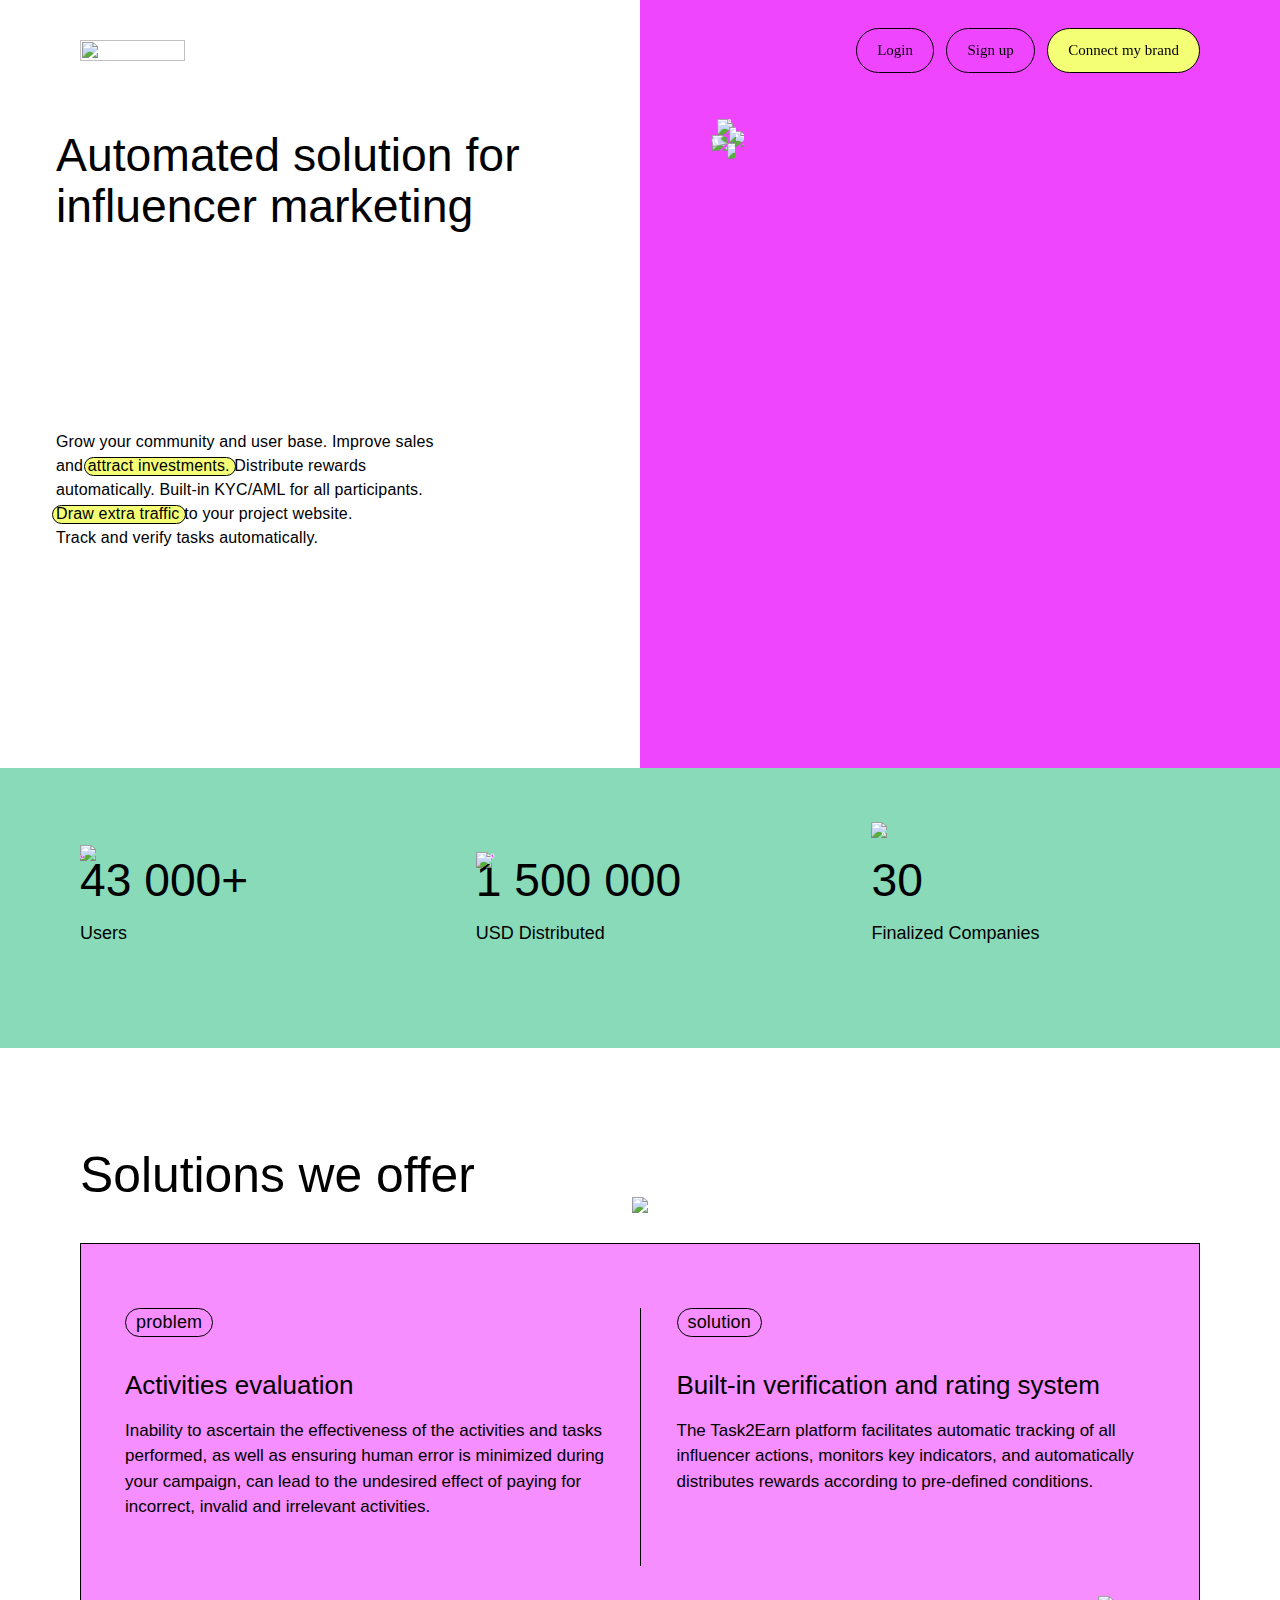
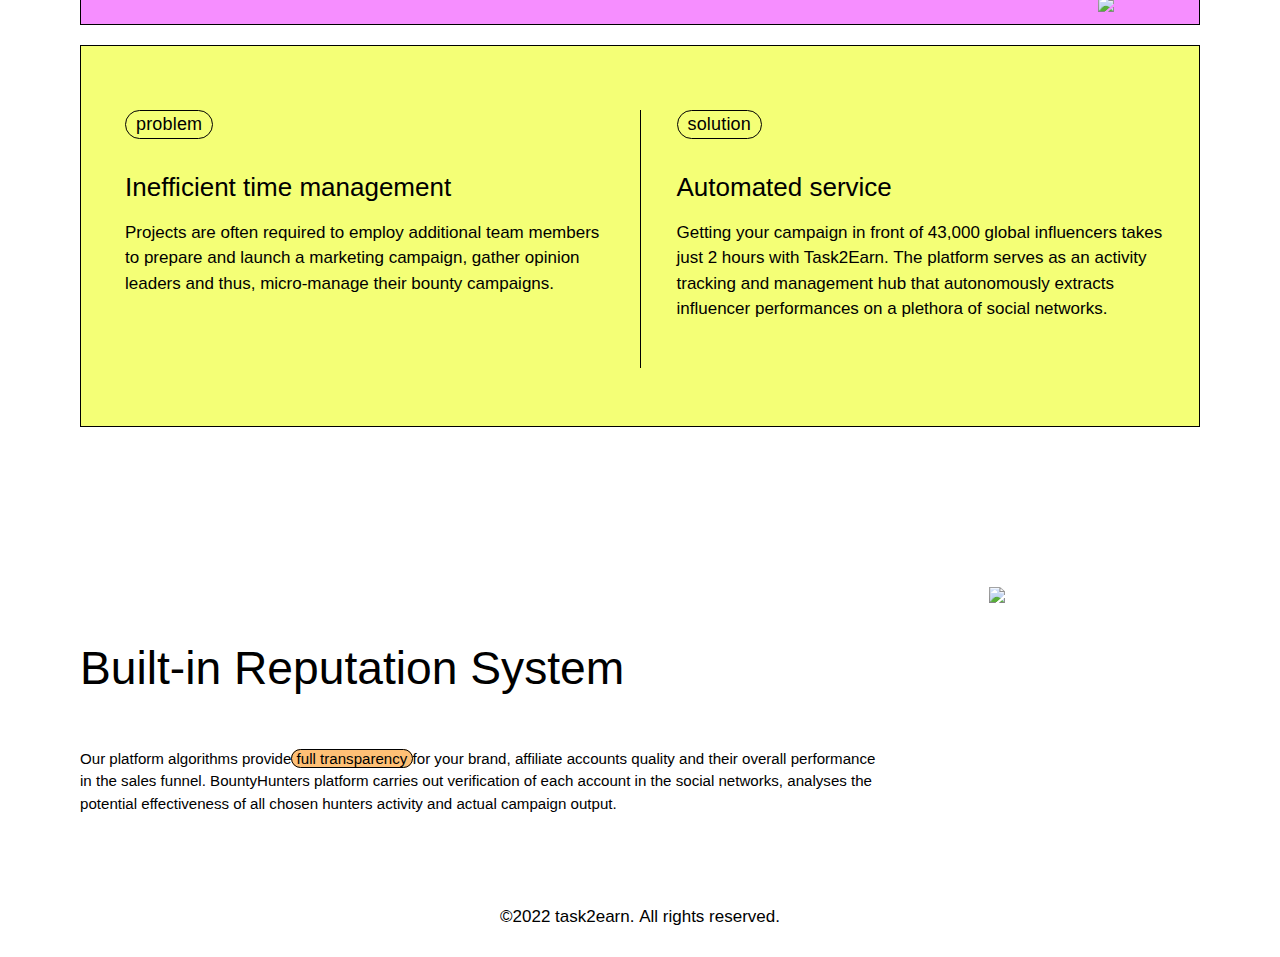
==== commit 1657122d: "Fix url to fonts" ====
--- a/index.html
+++ b/index.html
@@ -1,7 +1,7 @@
 <!doctype html>
 <html data-n-head-ssr lang="en" data-n-head="%7B%22lang%22:%7B%22ssr%22:%22en%22%7D%7D">
   <head>
-    <title>task-earn.web</title><meta data-n-head="ssr" charset="utf-8"><meta data-n-head="ssr" name="viewport" content="width=device-width,initial-scale=1"><meta data-n-head="ssr" data-hid="description" name="description" content=""><meta data-n-head="ssr" name="format-detection" content="telephone=no"><base href="/task-earn.dist/"><link data-n-head="ssr" rel="icon" type="image/x-icon" href="/favicon.ico"><link data-n-head="ssr" as="style" rel="stylesheet preload prefetch" href="/fonts/fonts.css"><link rel="preload" href="/task-earn.dist/_nuxt/1d3ecea.js" as="script"><link rel="preload" href="/task-earn.dist/_nuxt/b7eb828.js" as="script"><link rel="preload" href="/task-earn.dist/_nuxt/d9bce8d.js" as="script"><link rel="preload" href="/task-earn.dist/_nuxt/b56b8a4.js" as="script"><link rel="preload" href="/task-earn.dist/_nuxt/1707d00.js" as="script"><link rel="preload" href="/task-earn.dist/_nuxt/4c34e42.js" as="script"><style data-vue-ssr-id="b1b927e4:0 4f857918:0 7e56e4e3:0 4e8213bc:0 51d1f7f5:0 14f5341b:0 472a8650:0 1d5bf344:0 a1d5a548:0 52a4b4d8:0 0f059309:0 2388a4ad:0">html{font-family:"Euclid Circular A",sans-serif}/*! normalize.css v8.0.1 | MIT License | github.com/necolas/normalize.css */html{line-height:1.15;-webkit-text-size-adjust:100%}body{margin:0}main{display:block}h1{font-size:2em;margin:.67em 0}hr{box-sizing:content-box;height:0;overflow:visible}pre{font-family:monospace,monospace;font-size:1em}a{background-color:transparent}abbr[title]{border-bottom:none;text-decoration:underline;-webkit-text-decoration:underline dotted;text-decoration:underline dotted}b,strong{font-weight:bolder}code,kbd,samp{font-family:monospace,monospace;font-size:1em}small{font-size:80%}sub,sup{font-size:75%;line-height:0;position:relative;vertical-align:baseline}sub{bottom:-.25em}sup{top:-.5em}img{border-style:none}button,input,optgroup,select,textarea{font-family:inherit;font-size:100%;line-height:1.15;margin:0}button,input{overflow:visible}button,select{text-transform:none}[type=button],[type=reset],[type=submit],button{-webkit-appearance:button}[type=button]::-moz-focus-inner,[type=reset]::-moz-focus-inner,[type=submit]::-moz-focus-inner,button::-moz-focus-inner{border-style:none;padding:0}[type=button]:-moz-focusring,[type=reset]:-moz-focusring,[type=submit]:-moz-focusring,button:-moz-focusring{outline:1px dotted ButtonText}fieldset{padding:.35em .75em .625em}legend{box-sizing:border-box;color:inherit;display:table;max-width:100%;padding:0;white-space:normal}progress{vertical-align:baseline}textarea{overflow:auto}[type=checkbox],[type=radio]{box-sizing:border-box;padding:0}[type=number]::-webkit-inner-spin-button,[type=number]::-webkit-outer-spin-button{height:auto}[type=search]{-webkit-appearance:textfield;outline-offset:-2px}[type=search]::-webkit-search-decoration{-webkit-appearance:none}::-webkit-file-upload-button{-webkit-appearance:button;font:inherit}details{display:block}summary{display:list-item}[hidden],template{display:none}.nuxt-progress{position:fixed;top:0;left:0;right:0;height:2px;width:0;opacity:1;transition:width .1s,opacity .4s;background-color:#000;z-index:999999}.nuxt-progress.nuxt-progress-notransition{transition:none}.nuxt-progress-failed{background-color:red}.default-layout .text{color:#fff}.public-header[data-v-03c51d50]{padding:28px 6.25%;position:fixed;top:0;left:0;width:100%;box-sizing:border-box;display:flex;align-items:center;justify-content:space-between;z-index:3}@media(max-width:700px){.public-header[data-v-03c51d50]{padding:14px 6.25%}}.public-header .action-block[data-v-03c51d50]{z-index:1;transition:opacity .2s ease}.public-header .action-block.fade-enter[data-v-03c51d50],.public-header .action-block.fade-leave-to[data-v-03c51d50]{opacity:0}.public-header .action-block.fade-enter-to[data-v-03c51d50]{opacity:1}@media(min-width:701px){.public-header .action-block[data-v-03c51d50]{display:block!important}}@media(max-width:700px){.public-header .action-block[data-v-03c51d50]{display:none;position:fixed;top:0;left:0;width:100%;height:100%;display:flex;flex-direction:column;align-items:center;justify-content:center;background-color:#fff}}.public-header .logo-img[data-v-03c51d50]{width:105px;height:21px;flex-shrink:0;z-index:2}.public-header .btn[data-v-03c51d50]:not(:last-child){margin-right:8px}.public-header .btn.connect-btn[data-v-03c51d50]{background-color:#f4ff76}@media(max-width:700px){.public-header .btn[data-v-03c51d50]{min-width:150px;padding:11px 12px;font-size:14px;font-weight:400}.public-header .btn[data-v-03c51d50]:not(:last-child){margin:0 0 10px}}.public-header .menu-btn[data-v-03c51d50]{display:none;padding:0;background-color:transparent;border-radius:50%;border:none;z-index:2}@media(max-width:700px){.public-header .menu-btn[data-v-03c51d50]{display:block}}.public-header .menu-btn.close-btn .icon .top-line[data-v-03c51d50]{transform:rotate(45deg)}.public-header .menu-btn.close-btn .icon .bottom-line[data-v-03c51d50]{transform:rotate(-45deg)}.public-header .menu-btn .line[data-v-03c51d50]{transition:transform .2s}.public-header .menu-btn .line.top-line[data-v-03c51d50]{transform-origin:16.8px 18.6px}.public-header .menu-btn .line.bottom-line[data-v-03c51d50]{transform-origin:16.8px 21.4px}.te-button[data-v-14de6e74]{padding:12px 20px;background-color:transparent;border:1px solid #000;border-radius:1000px;color:#000;font-size:15px;line-height:19px;cursor:pointer;font-family:"Euclid Circular A"}.root.main-section[data-v-29097010]{display:flex;align-items:stretch;justify-content:stretch}@media(max-width:960px){.root.main-section[data-v-29097010]{display:block}}.root.main-section .part[data-v-29097010]{width:50%;box-sizing:border-box}@media(max-width:960px){.root.main-section .part[data-v-29097010]{width:100%}}.root.main-section .left-part[data-v-29097010]{display:flex;align-items:flex-start;justify-content:flex-end;padding:130px 4.375vw 42px}.root.main-section .left-part .part-content[data-v-29097010]{max-width:calc(630px - 8.4%);padding-right:8.4%;width:100%}@media(max-width:960px){.root.main-section .left-part .part-content[data-v-29097010]{max-width:unset;padding:0}}.root.main-section .left-part .section-title[data-v-29097010]{margin:0;max-width:509px;color:#000;font-weight:300;font-size:clamp(30px,3.62vw,52px);line-height:110%}@media(max-width:960px){.root.main-section .left-part .section-title[data-v-29097010]{max-width:unset;font-size:clamp(38px,11.88vw,52px)}}.root.main-section .left-part .section-description[data-v-29097010]{margin:clamp(150px,15.49vw,223px) 0 136px;max-width:401px;color:#000;font-weight:400;font-size:clamp(14px,1.25vw,18px);line-height:150%;letter-spacing:.01em}@media(max-width:960px){.root.main-section .left-part .section-description[data-v-29097010]{margin:clamp(30px,9.38vw,60px) 0 0;max-width:unset;font-size:clamp(15px,4.69vw,18px)}}.root.main-section .left-part .section-description .yellow[data-v-29097010]:before{background-color:#f4ff76}.root.main-section .left-part .section-description .orange[data-v-29097010]:before{background-color:#ffc076}.root.main-section .left-part .section-description .violet[data-v-29097010]:before{background-color:#f68eff}.root.main-section .right-part[data-v-29097010]{min-height:min(60vw,840px);display:flex;align-items:flex-start;justify-content:flex-start;background-color:#f045ff;overflow:hidden;padding-top:calc(101px + 1.4%);padding-left:min(6.04vw,87px)}@media(max-width:960px){.root.main-section .right-part[data-v-29097010]{min-height:min(117vw,740px);padding-top:max(6px,1.875vw);padding-left:20%}}@media(max-width:790px){.root.main-section .right-part[data-v-29097010]{padding-left:15%}}@media(max-width:600px){.root.main-section .right-part[data-v-29097010]{padding-left:0}}.root.main-section .right-part .part-content[data-v-29097010]{position:relative}@media(max-width:600px){.root.main-section .right-part .part-content[data-v-29097010]{margin-left:max(-6px,-1.875vw)}}.root.main-section .right-part img[data-v-29097010]{position:absolute}.root.main-section .right-part .relative-img[data-v-29097010]{position:relative;width:23.61vw;max-width:340px}@media(max-width:960px){.root.main-section .right-part .relative-img[data-v-29097010]{width:47.5vw}}.root.main-section .right-part .person-2-img[data-v-29097010]{top:78.69%;width:127.94%;left:-32.06%}@media(max-width:600px){.root.main-section .right-part .person-2-img[data-v-29097010]{top:90%;width:141%;left:22%}}.root.main-section .right-part .person-3-img[data-v-29097010]{top:61.37%;width:91.81%;left:78.1%}@media(max-width:600px){.root.main-section .right-part .person-3-img[data-v-29097010]{top:40%;width:90%;left:121%}}.root.main-section .right-part .inst-img[data-v-29097010]{top:1.5%;width:22.42%;left:64.51%}@media(max-width:600px){.root.main-section .right-part .inst-img[data-v-29097010]{width:37%;top:7%;left:62%}}.root.main-section .right-part .arrow-1-img[data-v-29097010]{top:38.5%;width:44%;left:75.51%}@media(max-width:600px){.root.main-section .right-part .arrow-1-img[data-v-29097010]{top:47%;width:37%;left:93%}}.root.main-section .right-part .arrow-2-img[data-v-29097010]{transform:rotate(-101deg);top:72%;width:48%;left:-10.49%}@media(max-width:600px){.root.main-section .right-part .arrow-2-img[data-v-29097010]{transform:rotate(-134deg);top:100%;width:37%;left:31%}}.root.main-section .right-part .harts-img[data-v-29097010]{top:119%;width:45%;left:63%}@media(max-width:600px){.root.main-section .right-part .harts-img[data-v-29097010]{top:121%;width:61%;left:111%}}.highlited-words[data-v-1a15dec8]{position:relative;white-space:nowrap}.highlited-words[data-v-1a15dec8]:before{content:"";position:absolute;width:calc(100% + 8px);height:100%;top:0;left:-4px;border:1px solid #000;border-radius:100px;opacity:0;transition:opacity .5s;z-index:-1}.highlited-words.active[data-v-1a15dec8]:before{opacity:1}.root.statistic-section[data-v-78a4798c]{padding:54px 6.25% 103px;background-color:#88dab8;overflow:hidden}@media(max-width:960px){.root.statistic-section[data-v-78a4798c]{padding:14.38vw 6.25% 9.36vw}}.root.statistic-section .section-content[data-v-78a4798c]{max-width:1260px;margin:0 auto;display:grid;grid-template-columns:1fr 1fr 1fr;align-items:stretch;justify-content:stretch;grid-gap:6%}@media(max-width:960px){.root.statistic-section .section-content[data-v-78a4798c]{grid-template-columns:1fr;grid-template-rows:1fr 1fr 1fr}}.root.statistic-section .stat[data-v-78a4798c]{width:100%;display:flex;flex-direction:column;align-items:flex-start}@media(max-width:960px){.root.statistic-section .stat[data-v-78a4798c]{width:auto;align-items:center}}.root.statistic-section .stat .img-container[data-v-78a4798c]{position:relative;margin-bottom:auto;display:flex}.root.statistic-section .stat .icon-img[data-v-78a4798c]{position:absolute}.root.statistic-section .user-stat .img-container[data-v-78a4798c]{margin-top:7%}@media(max-width:960px){.root.statistic-section .user-stat .img-container[data-v-78a4798c]{margin-top:0}}.root.statistic-section .user-stat .stat-img[data-v-78a4798c]{max-width:230px}@media(max-width:600px){.root.statistic-section .user-stat .stat-img[data-v-78a4798c]{width:38.33vw}}.root.statistic-section .user-stat .icon-img[data-v-78a4798c]{width:30.87%;left:-1%;bottom:13%}.root.statistic-section .usd-stat .img-container[data-v-78a4798c]{margin-top:9%}@media(max-width:960px){.root.statistic-section .usd-stat .img-container[data-v-78a4798c]{margin-top:0}}.root.statistic-section .usd-stat .stat-img[data-v-78a4798c]{max-width:225px}@media(max-width:600px){.root.statistic-section .usd-stat .stat-img[data-v-78a4798c]{width:37.5vw}}.root.statistic-section .usd-stat .icon-img[data-v-78a4798c]{width:33.56%;top:10.5%;left:87.2%}.root.statistic-section .usd-stat .small-icon[data-v-78a4798c]{top:67%;left:4.6%;transform:rotate(77deg) scale(.58)}.root.statistic-section .companies-stat .stat-img[data-v-78a4798c]{max-width:334px}@media(max-width:600px){.root.statistic-section .companies-stat .stat-img[data-v-78a4798c]{width:55.57vw}}.root.statistic-section .companies-stat .icon-img[data-v-78a4798c]{width:22.22%;top:65%;left:63%}.root.statistic-section .value[data-v-78a4798c]{margin-top:-5%;color:#000;font-weight:300;font-size:clamp(32px,3.61vw,52px);line-height:127%}@media(max-width:960px){.root.statistic-section .value[data-v-78a4798c]{margin-top:33px;font-size:38px;line-height:110%}}.root.statistic-section .title[data-v-78a4798c]{margin:12px 0 0;color:#000;font-weight:400;font-size:18px;line-height:23px}@media(max-width:960px){.root.statistic-section .title[data-v-78a4798c]{margin-top:10px;font-size:15px;line-height:150%}}.root.solutions-section[data-v-ac606690]{padding:100px 6.25%;overflow:hidden}@media(max-width:960px){.root.solutions-section[data-v-ac606690]{padding:64px 4.375vw}}.root.solutions-section .section-content[data-v-ac606690]{max-width:1260px;margin:0 auto}.root.solutions-section .section-title[data-v-ac606690]{margin:0 0 40px;color:#000;font-weight:300;font-size:clamp(38px,3.89vw,56px);line-height:110%}.root.solutions-section .solution[data-v-ac606690]{padding:64px 34px 58px 44px;display:flex;align-items:flex-start;justify-content:stretch;border:1px solid #000}@media(max-width:960px){.root.solutions-section .solution[data-v-ac606690]{display:block;padding:40px clamp(20px,6.25vw,44px)}}.root.solutions-section .solution.pink-solution[data-v-ac606690]{margin-bottom:20px;background-color:#f68eff}.root.solutions-section .solution.pink-solution .icon[data-v-ac606690]{top:-111px;right:-8px}@media(max-width:960px){.root.solutions-section .solution.pink-solution .icon[data-v-ac606690]{width:97px;top:unset;bottom:-41px;right:3px;transform:rotateY(180deg)}}@media(max-width:600px){.root.solutions-section .solution.pink-solution .icon[data-v-ac606690]{bottom:-41px}}.root.solutions-section .solution.yellow-solution[data-v-ac606690]{background-color:#f4ff76}.root.solutions-section .solution.yellow-solution .icon[data-v-ac606690]{top:-114px;right:51px}@media(max-width:960px){.root.solutions-section .solution.yellow-solution .icon[data-v-ac606690]{width:82px;top:-39px;right:5px}}.root.solutions-section .solution .article[data-v-ac606690]{position:relative;display:flex;flex-direction:column;align-items:flex-start;justify-content:flex-start;min-height:258px;width:50%}@media(max-width:960px){.root.solutions-section .solution .article[data-v-ac606690]{width:100%;min-height:unset}}.root.solutions-section .solution .article[data-v-ac606690]:first-child{padding-right:26px;border-right:1px solid #000}@media(max-width:960px){.root.solutions-section .solution .article[data-v-ac606690]:first-child{border-right:none;border-bottom:1px solid #000;padding:0 0 40px}}.root.solutions-section .solution .article[data-v-ac606690]:last-child{padding-left:36px}@media(max-width:960px){.root.solutions-section .solution .article[data-v-ac606690]:last-child{padding:40px 0 0}}.root.solutions-section .solution .type[data-v-ac606690]{border:1px solid #000;box-sizing:border-box;border-radius:100px;padding:0 10px;font-weight:400;font-size:18px;line-height:150%;letter-spacing:.01em}.root.solutions-section .solution .title[data-v-ac606690]{margin:32px 0 16px;color:#000;font-weight:400;font-size:26px;line-height:33px}@media(max-width:960px){.root.solutions-section .solution .title[data-v-ac606690]{margin:20px 0 8px;font-size:22px;line-height:28px}}.root.solutions-section .solution .description[data-v-ac606690]{margin:0;font-weight:400;font-size:17px;line-height:150%}@media(max-width:960px){.root.solutions-section .solution .description[data-v-ac606690]{font-size:15px}}.root.solutions-section .solution .icon[data-v-ac606690]{position:absolute}.root.system-section[data-v-7ad757f8]{padding:60px 6.25%;overflow:hidden}@media(max-width:960px){.root.system-section[data-v-7ad757f8]{padding:0 4.375vw 46px}}.root.system-section .section-content[data-v-7ad757f8]{max-width:1260px;margin:0 auto;display:flex;align-items:flex-start;justify-content:flex-start}@media(max-width:960px){.root.system-section .section-content[data-v-7ad757f8]{display:block}}.root.system-section .info[data-v-7ad757f8]{padding-right:8.4vw}.root.system-section .title[data-v-7ad757f8]{margin:min(4.44vw,64px) 0 clamp(30px,4.17vw,60px);font-weight:400;font-size:clamp(38px,3.61vw,52px);line-height:110%}.root.system-section .description[data-v-7ad757f8]{margin:0;color:#000;font-weight:400;font-size:clamp(15px,1.18vw,17px);line-height:150%}@media(max-width:960px){.root.system-section .description[data-v-7ad757f8]{margin-bottom:42px}}.root.system-section .description .colored[data-v-7ad757f8]{background-color:#ffc076;border:1px solid #000;border-radius:100px;white-space:nowrap}.root.system-section .system-img[data-v-7ad757f8]{width:50%}@media(max-width:960px){.root.system-section .system-img[data-v-7ad757f8]{display:none}}.root.system-section .system-img.small-image[data-v-7ad757f8]{display:none;width:100%}@media(max-width:960px){.root.system-section .system-img.small-image[data-v-7ad757f8]{display:block}}.public-footer[data-v-c8680798]{padding:28px 6.25%;width:100%;box-sizing:border-box;display:flex;align-items:center;justify-content:center;flex-wrap:wrap;color:#000;font-weight:400;font-size:17px;line-height:150%;white-space:pre-wrap}</style>
+    <title>task-earn.web</title><meta data-n-head="ssr" charset="utf-8"><meta data-n-head="ssr" name="viewport" content="width=device-width,initial-scale=1"><meta data-n-head="ssr" data-hid="description" name="description" content=""><meta data-n-head="ssr" name="format-detection" content="telephone=no"><base href="/task-earn.dist/"><link data-n-head="ssr" rel="icon" type="image/x-icon" href="/task-earn.dist/favicon.ico"><link data-n-head="ssr" as="style" rel="stylesheet preload prefetch" href="/task-earn.dist/fonts/fonts.css"><link rel="preload" href="/task-earn.dist/_nuxt/1d3ecea.js" as="script"><link rel="preload" href="/task-earn.dist/_nuxt/b7eb828.js" as="script"><link rel="preload" href="/task-earn.dist/_nuxt/d9bce8d.js" as="script"><link rel="preload" href="/task-earn.dist/_nuxt/b56b8a4.js" as="script"><link rel="preload" href="/task-earn.dist/_nuxt/1707d00.js" as="script"><link rel="preload" href="/task-earn.dist/_nuxt/4c34e42.js" as="script"><style data-vue-ssr-id="b1b927e4:0 4f857918:0 7e56e4e3:0 4e8213bc:0 51d1f7f5:0 14f5341b:0 472a8650:0 1d5bf344:0 a1d5a548:0 52a4b4d8:0 0f059309:0 2388a4ad:0">html{font-family:"Euclid Circular A",sans-serif}/*! normalize.css v8.0.1 | MIT License | github.com/necolas/normalize.css */html{line-height:1.15;-webkit-text-size-adjust:100%}body{margin:0}main{display:block}h1{font-size:2em;margin:.67em 0}hr{box-sizing:content-box;height:0;overflow:visible}pre{font-family:monospace,monospace;font-size:1em}a{background-color:transparent}abbr[title]{border-bottom:none;text-decoration:underline;-webkit-text-decoration:underline dotted;text-decoration:underline dotted}b,strong{font-weight:bolder}code,kbd,samp{font-family:monospace,monospace;font-size:1em}small{font-size:80%}sub,sup{font-size:75%;line-height:0;position:relative;vertical-align:baseline}sub{bottom:-.25em}sup{top:-.5em}img{border-style:none}button,input,optgroup,select,textarea{font-family:inherit;font-size:100%;line-height:1.15;margin:0}button,input{overflow:visible}button,select{text-transform:none}[type=button],[type=reset],[type=submit],button{-webkit-appearance:button}[type=button]::-moz-focus-inner,[type=reset]::-moz-focus-inner,[type=submit]::-moz-focus-inner,button::-moz-focus-inner{border-style:none;padding:0}[type=button]:-moz-focusring,[type=reset]:-moz-focusring,[type=submit]:-moz-focusring,button:-moz-focusring{outline:1px dotted ButtonText}fieldset{padding:.35em .75em .625em}legend{box-sizing:border-box;color:inherit;display:table;max-width:100%;padding:0;white-space:normal}progress{vertical-align:baseline}textarea{overflow:auto}[type=checkbox],[type=radio]{box-sizing:border-box;padding:0}[type=number]::-webkit-inner-spin-button,[type=number]::-webkit-outer-spin-button{height:auto}[type=search]{-webkit-appearance:textfield;outline-offset:-2px}[type=search]::-webkit-search-decoration{-webkit-appearance:none}::-webkit-file-upload-button{-webkit-appearance:button;font:inherit}details{display:block}summary{display:list-item}[hidden],template{display:none}.nuxt-progress{position:fixed;top:0;left:0;right:0;height:2px;width:0;opacity:1;transition:width .1s,opacity .4s;background-color:#000;z-index:999999}.nuxt-progress.nuxt-progress-notransition{transition:none}.nuxt-progress-failed{background-color:red}.default-layout .text{color:#fff}.public-header[data-v-03c51d50]{padding:28px 6.25%;position:fixed;top:0;left:0;width:100%;box-sizing:border-box;display:flex;align-items:center;justify-content:space-between;z-index:3}@media(max-width:700px){.public-header[data-v-03c51d50]{padding:14px 6.25%}}.public-header .action-block[data-v-03c51d50]{z-index:1;transition:opacity .2s ease}.public-header .action-block.fade-enter[data-v-03c51d50],.public-header .action-block.fade-leave-to[data-v-03c51d50]{opacity:0}.public-header .action-block.fade-enter-to[data-v-03c51d50]{opacity:1}@media(min-width:701px){.public-header .action-block[data-v-03c51d50]{display:block!important}}@media(max-width:700px){.public-header .action-block[data-v-03c51d50]{display:none;position:fixed;top:0;left:0;width:100%;height:100%;display:flex;flex-direction:column;align-items:center;justify-content:center;background-color:#fff}}.public-header .logo-img[data-v-03c51d50]{width:105px;height:21px;flex-shrink:0;z-index:2}.public-header .btn[data-v-03c51d50]:not(:last-child){margin-right:8px}.public-header .btn.connect-btn[data-v-03c51d50]{background-color:#f4ff76}@media(max-width:700px){.public-header .btn[data-v-03c51d50]{min-width:150px;padding:11px 12px;font-size:14px;font-weight:400}.public-header .btn[data-v-03c51d50]:not(:last-child){margin:0 0 10px}}.public-header .menu-btn[data-v-03c51d50]{display:none;padding:0;background-color:transparent;border-radius:50%;border:none;z-index:2}@media(max-width:700px){.public-header .menu-btn[data-v-03c51d50]{display:block}}.public-header .menu-btn.close-btn .icon .top-line[data-v-03c51d50]{transform:rotate(45deg)}.public-header .menu-btn.close-btn .icon .bottom-line[data-v-03c51d50]{transform:rotate(-45deg)}.public-header .menu-btn .line[data-v-03c51d50]{transition:transform .2s}.public-header .menu-btn .line.top-line[data-v-03c51d50]{transform-origin:16.8px 18.6px}.public-header .menu-btn .line.bottom-line[data-v-03c51d50]{transform-origin:16.8px 21.4px}.te-button[data-v-14de6e74]{padding:12px 20px;background-color:transparent;border:1px solid #000;border-radius:1000px;color:#000;font-size:15px;line-height:19px;cursor:pointer;font-family:"Euclid Circular A"}.root.main-section[data-v-29097010]{display:flex;align-items:stretch;justify-content:stretch}@media(max-width:960px){.root.main-section[data-v-29097010]{display:block}}.root.main-section .part[data-v-29097010]{width:50%;box-sizing:border-box}@media(max-width:960px){.root.main-section .part[data-v-29097010]{width:100%}}.root.main-section .left-part[data-v-29097010]{display:flex;align-items:flex-start;justify-content:flex-end;padding:130px 4.375vw 42px}.root.main-section .left-part .part-content[data-v-29097010]{max-width:calc(630px - 8.4%);padding-right:8.4%;width:100%}@media(max-width:960px){.root.main-section .left-part .part-content[data-v-29097010]{max-width:unset;padding:0}}.root.main-section .left-part .section-title[data-v-29097010]{margin:0;max-width:509px;color:#000;font-weight:300;font-size:clamp(30px,3.62vw,52px);line-height:110%}@media(max-width:960px){.root.main-section .left-part .section-title[data-v-29097010]{max-width:unset;font-size:clamp(38px,11.88vw,52px)}}.root.main-section .left-part .section-description[data-v-29097010]{margin:clamp(150px,15.49vw,223px) 0 136px;max-width:401px;color:#000;font-weight:400;font-size:clamp(14px,1.25vw,18px);line-height:150%;letter-spacing:.01em}@media(max-width:960px){.root.main-section .left-part .section-description[data-v-29097010]{margin:clamp(30px,9.38vw,60px) 0 0;max-width:unset;font-size:clamp(15px,4.69vw,18px)}}.root.main-section .left-part .section-description .yellow[data-v-29097010]:before{background-color:#f4ff76}.root.main-section .left-part .section-description .orange[data-v-29097010]:before{background-color:#ffc076}.root.main-section .left-part .section-description .violet[data-v-29097010]:before{background-color:#f68eff}.root.main-section .right-part[data-v-29097010]{min-height:min(60vw,840px);display:flex;align-items:flex-start;justify-content:flex-start;background-color:#f045ff;overflow:hidden;padding-top:calc(101px + 1.4%);padding-left:min(6.04vw,87px)}@media(max-width:960px){.root.main-section .right-part[data-v-29097010]{min-height:min(117vw,740px);padding-top:max(6px,1.875vw);padding-left:20%}}@media(max-width:790px){.root.main-section .right-part[data-v-29097010]{padding-left:15%}}@media(max-width:600px){.root.main-section .right-part[data-v-29097010]{padding-left:0}}.root.main-section .right-part .part-content[data-v-29097010]{position:relative}@media(max-width:600px){.root.main-section .right-part .part-content[data-v-29097010]{margin-left:max(-6px,-1.875vw)}}.root.main-section .right-part img[data-v-29097010]{position:absolute}.root.main-section .right-part .relative-img[data-v-29097010]{position:relative;width:23.61vw;max-width:340px}@media(max-width:960px){.root.main-section .right-part .relative-img[data-v-29097010]{width:47.5vw}}.root.main-section .right-part .person-2-img[data-v-29097010]{top:78.69%;width:127.94%;left:-32.06%}@media(max-width:600px){.root.main-section .right-part .person-2-img[data-v-29097010]{top:90%;width:141%;left:22%}}.root.main-section .right-part .person-3-img[data-v-29097010]{top:61.37%;width:91.81%;left:78.1%}@media(max-width:600px){.root.main-section .right-part .person-3-img[data-v-29097010]{top:40%;width:90%;left:121%}}.root.main-section .right-part .inst-img[data-v-29097010]{top:1.5%;width:22.42%;left:64.51%}@media(max-width:600px){.root.main-section .right-part .inst-img[data-v-29097010]{width:37%;top:7%;left:62%}}.root.main-section .right-part .arrow-1-img[data-v-29097010]{top:38.5%;width:44%;left:75.51%}@media(max-width:600px){.root.main-section .right-part .arrow-1-img[data-v-29097010]{top:47%;width:37%;left:93%}}.root.main-section .right-part .arrow-2-img[data-v-29097010]{transform:rotate(-101deg);top:72%;width:48%;left:-10.49%}@media(max-width:600px){.root.main-section .right-part .arrow-2-img[data-v-29097010]{transform:rotate(-134deg);top:100%;width:37%;left:31%}}.root.main-section .right-part .harts-img[data-v-29097010]{top:119%;width:45%;left:63%}@media(max-width:600px){.root.main-section .right-part .harts-img[data-v-29097010]{top:121%;width:61%;left:111%}}.highlited-words[data-v-1a15dec8]{position:relative;white-space:nowrap}.highlited-words[data-v-1a15dec8]:before{content:"";position:absolute;width:calc(100% + 8px);height:100%;top:0;left:-4px;border:1px solid #000;border-radius:100px;opacity:0;transition:opacity .5s;z-index:-1}.highlited-words.active[data-v-1a15dec8]:before{opacity:1}.root.statistic-section[data-v-78a4798c]{padding:54px 6.25% 103px;background-color:#88dab8;overflow:hidden}@media(max-width:960px){.root.statistic-section[data-v-78a4798c]{padding:14.38vw 6.25% 9.36vw}}.root.statistic-section .section-content[data-v-78a4798c]{max-width:1260px;margin:0 auto;display:grid;grid-template-columns:1fr 1fr 1fr;align-items:stretch;justify-content:stretch;grid-gap:6%}@media(max-width:960px){.root.statistic-section .section-content[data-v-78a4798c]{grid-template-columns:1fr;grid-template-rows:1fr 1fr 1fr}}.root.statistic-section .stat[data-v-78a4798c]{width:100%;display:flex;flex-direction:column;align-items:flex-start}@media(max-width:960px){.root.statistic-section .stat[data-v-78a4798c]{width:auto;align-items:center}}.root.statistic-section .stat .img-container[data-v-78a4798c]{position:relative;margin-bottom:auto;display:flex}.root.statistic-section .stat .icon-img[data-v-78a4798c]{position:absolute}.root.statistic-section .user-stat .img-container[data-v-78a4798c]{margin-top:7%}@media(max-width:960px){.root.statistic-section .user-stat .img-container[data-v-78a4798c]{margin-top:0}}.root.statistic-section .user-stat .stat-img[data-v-78a4798c]{max-width:230px}@media(max-width:600px){.root.statistic-section .user-stat .stat-img[data-v-78a4798c]{width:38.33vw}}.root.statistic-section .user-stat .icon-img[data-v-78a4798c]{width:30.87%;left:-1%;bottom:13%}.root.statistic-section .usd-stat .img-container[data-v-78a4798c]{margin-top:9%}@media(max-width:960px){.root.statistic-section .usd-stat .img-container[data-v-78a4798c]{margin-top:0}}.root.statistic-section .usd-stat .stat-img[data-v-78a4798c]{max-width:225px}@media(max-width:600px){.root.statistic-section .usd-stat .stat-img[data-v-78a4798c]{width:37.5vw}}.root.statistic-section .usd-stat .icon-img[data-v-78a4798c]{width:33.56%;top:10.5%;left:87.2%}.root.statistic-section .usd-stat .small-icon[data-v-78a4798c]{top:67%;left:4.6%;transform:rotate(77deg) scale(.58)}.root.statistic-section .companies-stat .stat-img[data-v-78a4798c]{max-width:334px}@media(max-width:600px){.root.statistic-section .companies-stat .stat-img[data-v-78a4798c]{width:55.57vw}}.root.statistic-section .companies-stat .icon-img[data-v-78a4798c]{width:22.22%;top:65%;left:63%}.root.statistic-section .value[data-v-78a4798c]{margin-top:-5%;color:#000;font-weight:300;font-size:clamp(32px,3.61vw,52px);line-height:127%}@media(max-width:960px){.root.statistic-section .value[data-v-78a4798c]{margin-top:33px;font-size:38px;line-height:110%}}.root.statistic-section .title[data-v-78a4798c]{margin:12px 0 0;color:#000;font-weight:400;font-size:18px;line-height:23px}@media(max-width:960px){.root.statistic-section .title[data-v-78a4798c]{margin-top:10px;font-size:15px;line-height:150%}}.root.solutions-section[data-v-ac606690]{padding:100px 6.25%;overflow:hidden}@media(max-width:960px){.root.solutions-section[data-v-ac606690]{padding:64px 4.375vw}}.root.solutions-section .section-content[data-v-ac606690]{max-width:1260px;margin:0 auto}.root.solutions-section .section-title[data-v-ac606690]{margin:0 0 40px;color:#000;font-weight:300;font-size:clamp(38px,3.89vw,56px);line-height:110%}.root.solutions-section .solution[data-v-ac606690]{padding:64px 34px 58px 44px;display:flex;align-items:flex-start;justify-content:stretch;border:1px solid #000}@media(max-width:960px){.root.solutions-section .solution[data-v-ac606690]{display:block;padding:40px clamp(20px,6.25vw,44px)}}.root.solutions-section .solution.pink-solution[data-v-ac606690]{margin-bottom:20px;background-color:#f68eff}.root.solutions-section .solution.pink-solution .icon[data-v-ac606690]{top:-111px;right:-8px}@media(max-width:960px){.root.solutions-section .solution.pink-solution .icon[data-v-ac606690]{width:97px;top:unset;bottom:-41px;right:3px;transform:rotateY(180deg)}}@media(max-width:600px){.root.solutions-section .solution.pink-solution .icon[data-v-ac606690]{bottom:-41px}}.root.solutions-section .solution.yellow-solution[data-v-ac606690]{background-color:#f4ff76}.root.solutions-section .solution.yellow-solution .icon[data-v-ac606690]{top:-114px;right:51px}@media(max-width:960px){.root.solutions-section .solution.yellow-solution .icon[data-v-ac606690]{width:82px;top:-39px;right:5px}}.root.solutions-section .solution .article[data-v-ac606690]{position:relative;display:flex;flex-direction:column;align-items:flex-start;justify-content:flex-start;min-height:258px;width:50%}@media(max-width:960px){.root.solutions-section .solution .article[data-v-ac606690]{width:100%;min-height:unset}}.root.solutions-section .solution .article[data-v-ac606690]:first-child{padding-right:26px;border-right:1px solid #000}@media(max-width:960px){.root.solutions-section .solution .article[data-v-ac606690]:first-child{border-right:none;border-bottom:1px solid #000;padding:0 0 40px}}.root.solutions-section .solution .article[data-v-ac606690]:last-child{padding-left:36px}@media(max-width:960px){.root.solutions-section .solution .article[data-v-ac606690]:last-child{padding:40px 0 0}}.root.solutions-section .solution .type[data-v-ac606690]{border:1px solid #000;box-sizing:border-box;border-radius:100px;padding:0 10px;font-weight:400;font-size:18px;line-height:150%;letter-spacing:.01em}.root.solutions-section .solution .title[data-v-ac606690]{margin:32px 0 16px;color:#000;font-weight:400;font-size:26px;line-height:33px}@media(max-width:960px){.root.solutions-section .solution .title[data-v-ac606690]{margin:20px 0 8px;font-size:22px;line-height:28px}}.root.solutions-section .solution .description[data-v-ac606690]{margin:0;font-weight:400;font-size:17px;line-height:150%}@media(max-width:960px){.root.solutions-section .solution .description[data-v-ac606690]{font-size:15px}}.root.solutions-section .solution .icon[data-v-ac606690]{position:absolute}.root.system-section[data-v-7ad757f8]{padding:60px 6.25%;overflow:hidden}@media(max-width:960px){.root.system-section[data-v-7ad757f8]{padding:0 4.375vw 46px}}.root.system-section .section-content[data-v-7ad757f8]{max-width:1260px;margin:0 auto;display:flex;align-items:flex-start;justify-content:flex-start}@media(max-width:960px){.root.system-section .section-content[data-v-7ad757f8]{display:block}}.root.system-section .info[data-v-7ad757f8]{padding-right:8.4vw}.root.system-section .title[data-v-7ad757f8]{margin:min(4.44vw,64px) 0 clamp(30px,4.17vw,60px);font-weight:400;font-size:clamp(38px,3.61vw,52px);line-height:110%}.root.system-section .description[data-v-7ad757f8]{margin:0;color:#000;font-weight:400;font-size:clamp(15px,1.18vw,17px);line-height:150%}@media(max-width:960px){.root.system-section .description[data-v-7ad757f8]{margin-bottom:42px}}.root.system-section .description .colored[data-v-7ad757f8]{background-color:#ffc076;border:1px solid #000;border-radius:100px;white-space:nowrap}.root.system-section .system-img[data-v-7ad757f8]{width:50%}@media(max-width:960px){.root.system-section .system-img[data-v-7ad757f8]{display:none}}.root.system-section .system-img.small-image[data-v-7ad757f8]{display:none;width:100%}@media(max-width:960px){.root.system-section .system-img.small-image[data-v-7ad757f8]{display:block}}.public-footer[data-v-c8680798]{padding:28px 6.25%;width:100%;box-sizing:border-box;display:flex;align-items:center;justify-content:center;flex-wrap:wrap;color:#000;font-weight:400;font-size:17px;line-height:150%;white-space:pre-wrap}</style>
   </head>
   <body>
     <div data-server-rendered="true" id="__nuxt"><!----><div id="__layout"><div class="default-layout"><header class="public-header" style="background-color:rgba(255,255,255,0);box-shadow:5px -15px 15px rgba(15,36,83,.07)" data-v-03c51d50><img src="/task-earn.dist/_nuxt/img/logo.6bf0070.svg" class="logo-img" data-v-03c51d50> <button type="button" class="menu-btn" data-v-03c51d50><svg width="40" height="40" viewBox="0 0 40 40" fill="none" xmlns="http://www.w3.org/2000/svg" class="icon" data-v-03c51d50><circle cx="20" cy="20" r="19.5" stroke="black" data-v-03c51d50></circle> <line x1="11" y1="17.25" x2="29" y2="17.25" stroke="black" stroke-width="1.5" class="line top-line" data-v-03c51d50></line> <line x1="11" y1="23.25" x2="29" y2="23.25" stroke="black" stroke-width="1.5" class="line bottom-line" data-v-03c51d50></line></svg></button> <div class="action-block" style="display:none" data-v-03c51d50 data-v-03c51d50><button type="button" class="te-button btn" data-v-14de6e74 data-v-03c51d50>Login</button> <button type="button" class="te-button btn" data-v-14de6e74 data-v-03c51d50>Sign up</button> <button type="button" class="te-button btn connect-btn" data-v-14de6e74 data-v-03c51d50>Connect my brand</button></div></header> <div><section class="root main-section" data-v-29097010><div class="part left-part" data-v-29097010><div class="part-content" data-v-29097010><h1 class="section-title" data-v-29097010>Automated solution for influencer marketing</h1> <p class="section-description" data-v-29097010><span class="root highlited-words orange" data-v-1a15dec8 data-v-29097010><span class="word" data-v-1a15dec8>Grow </span><span class="word" data-v-1a15dec8>your </span><span class="word" data-v-1a15dec8>community</span></span> and user base. 
